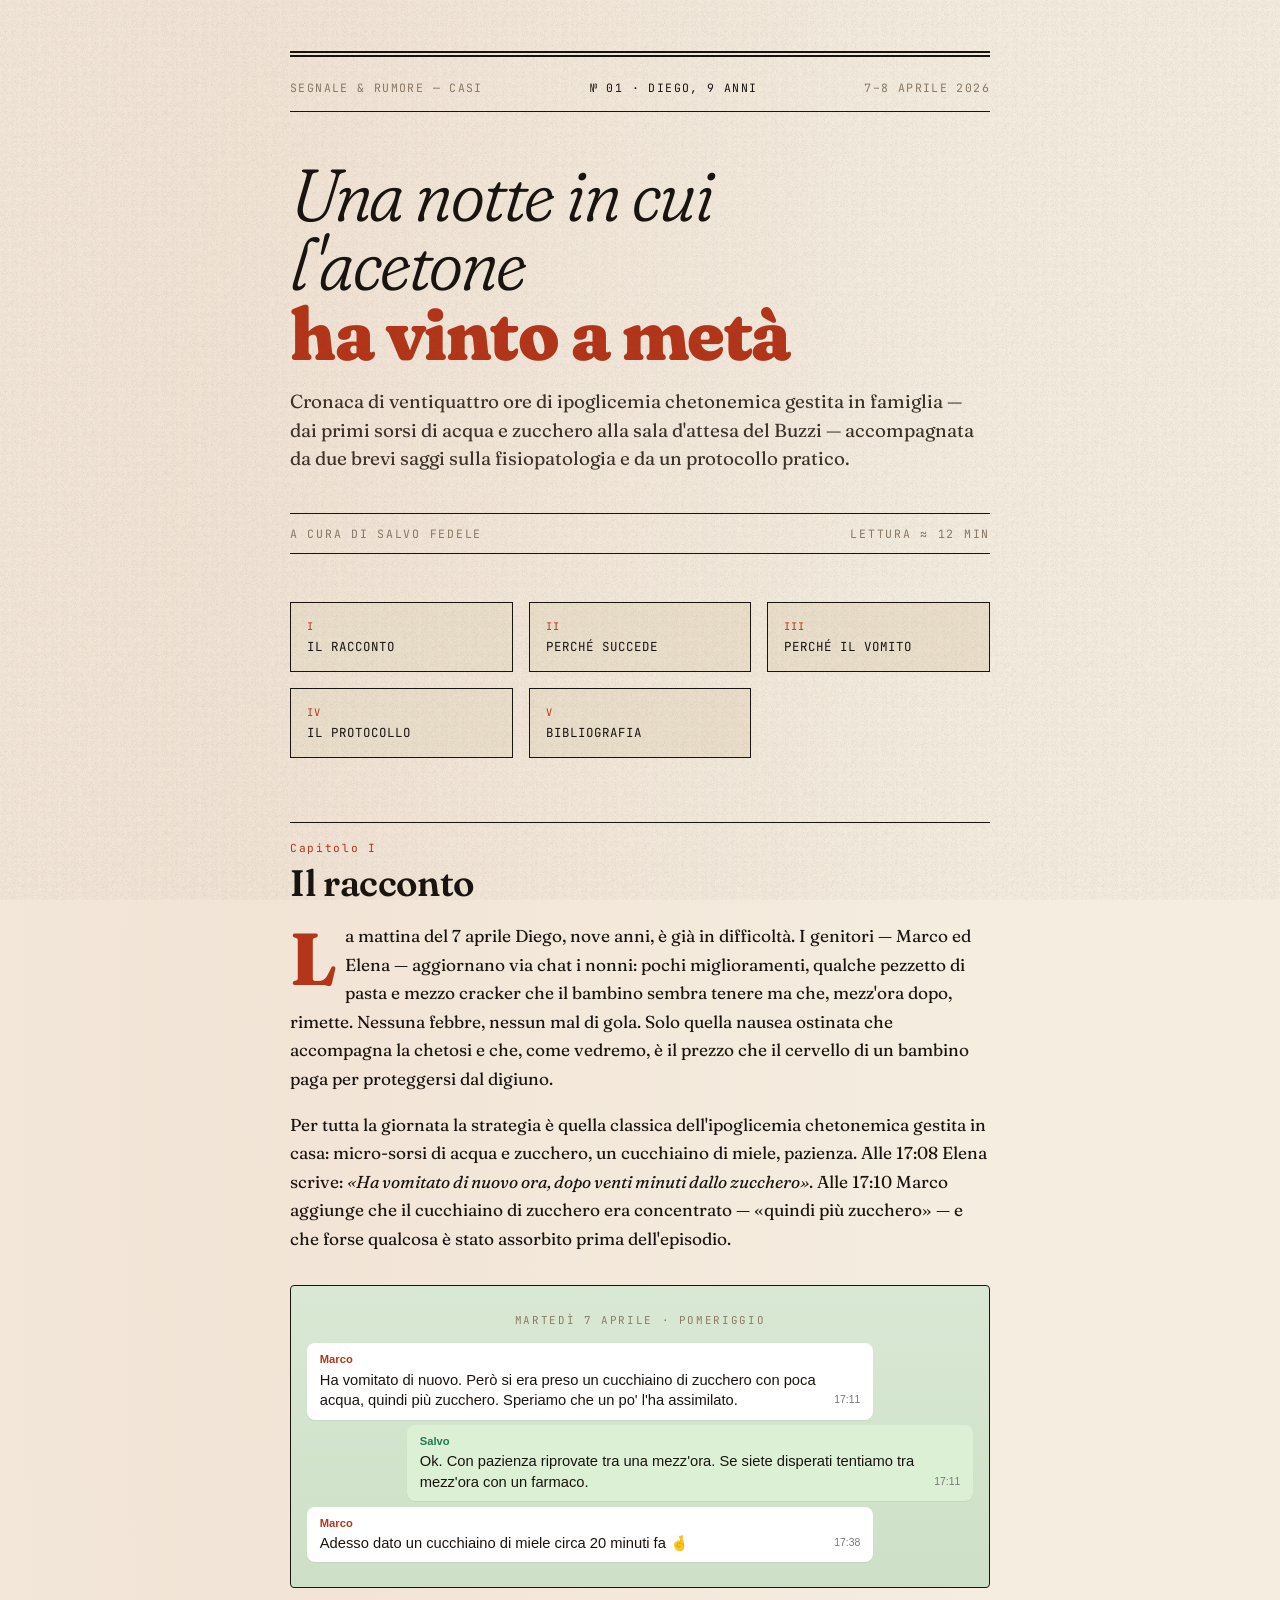
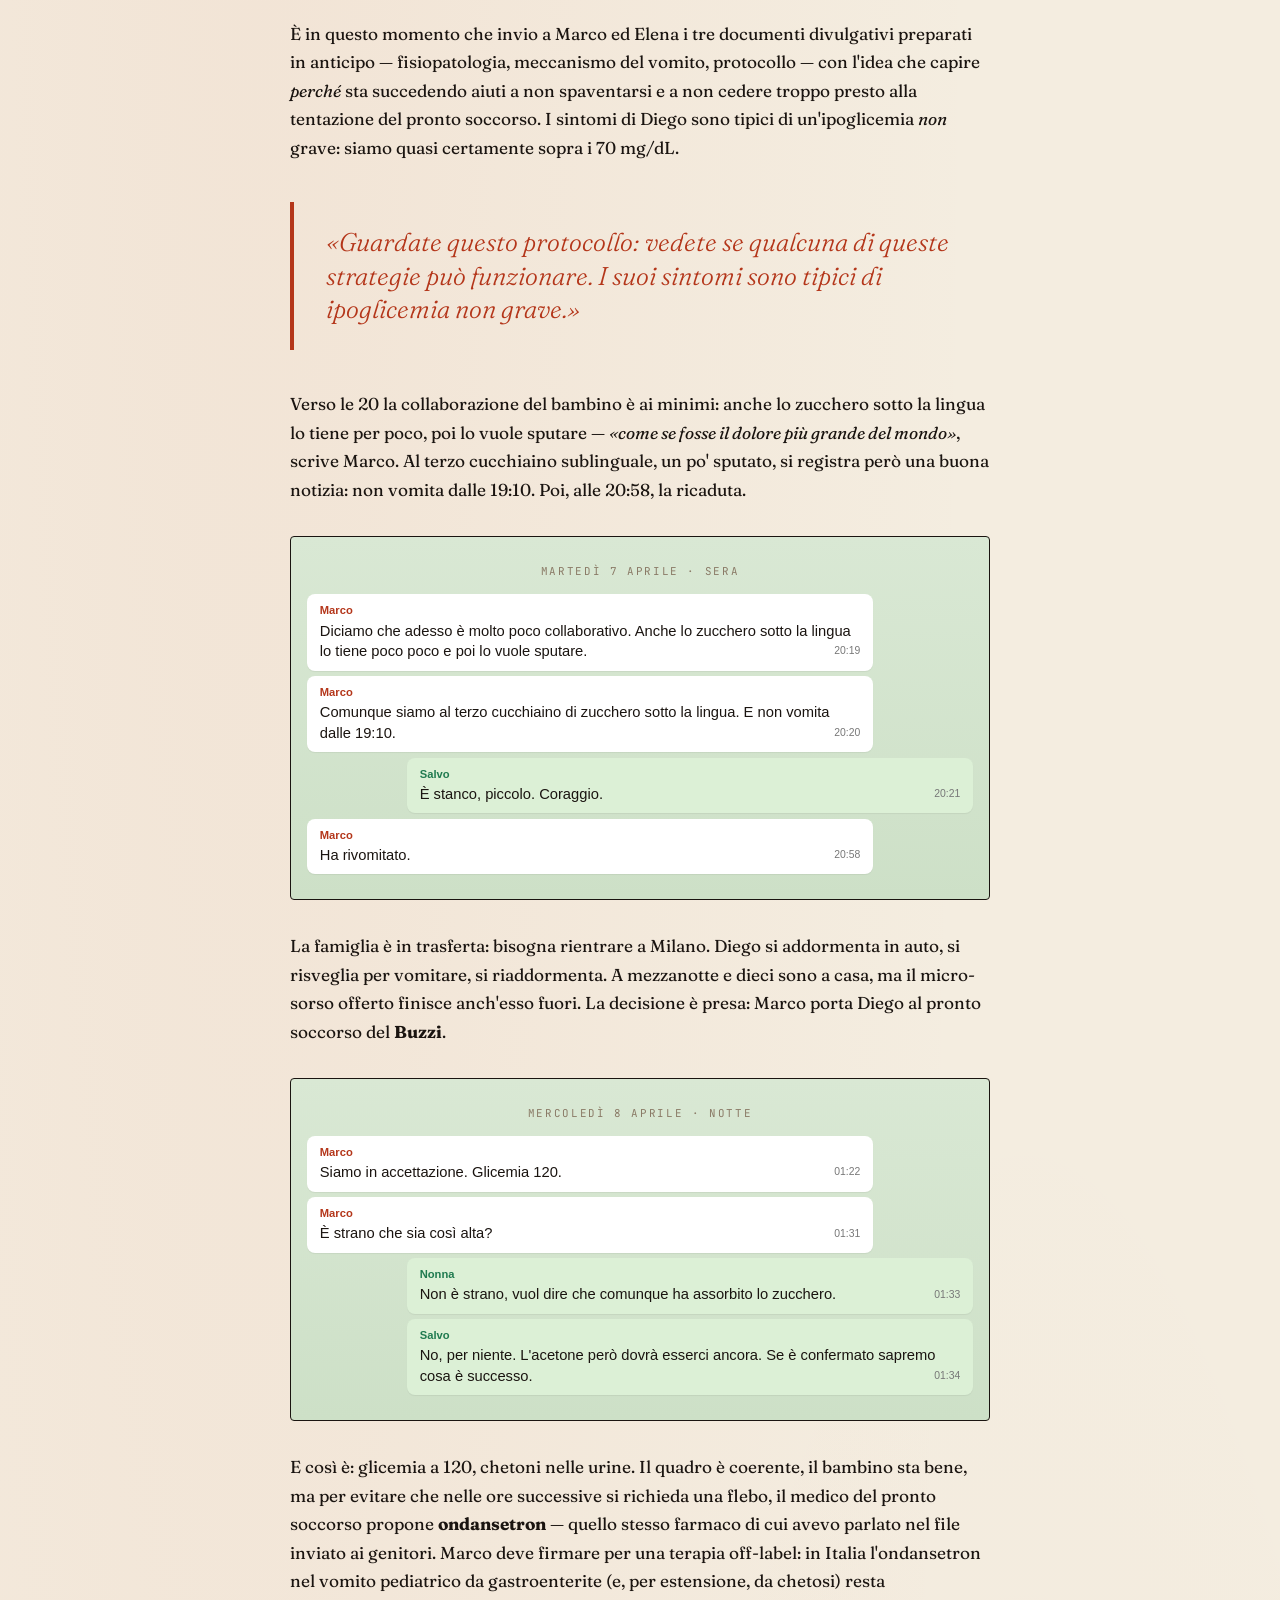
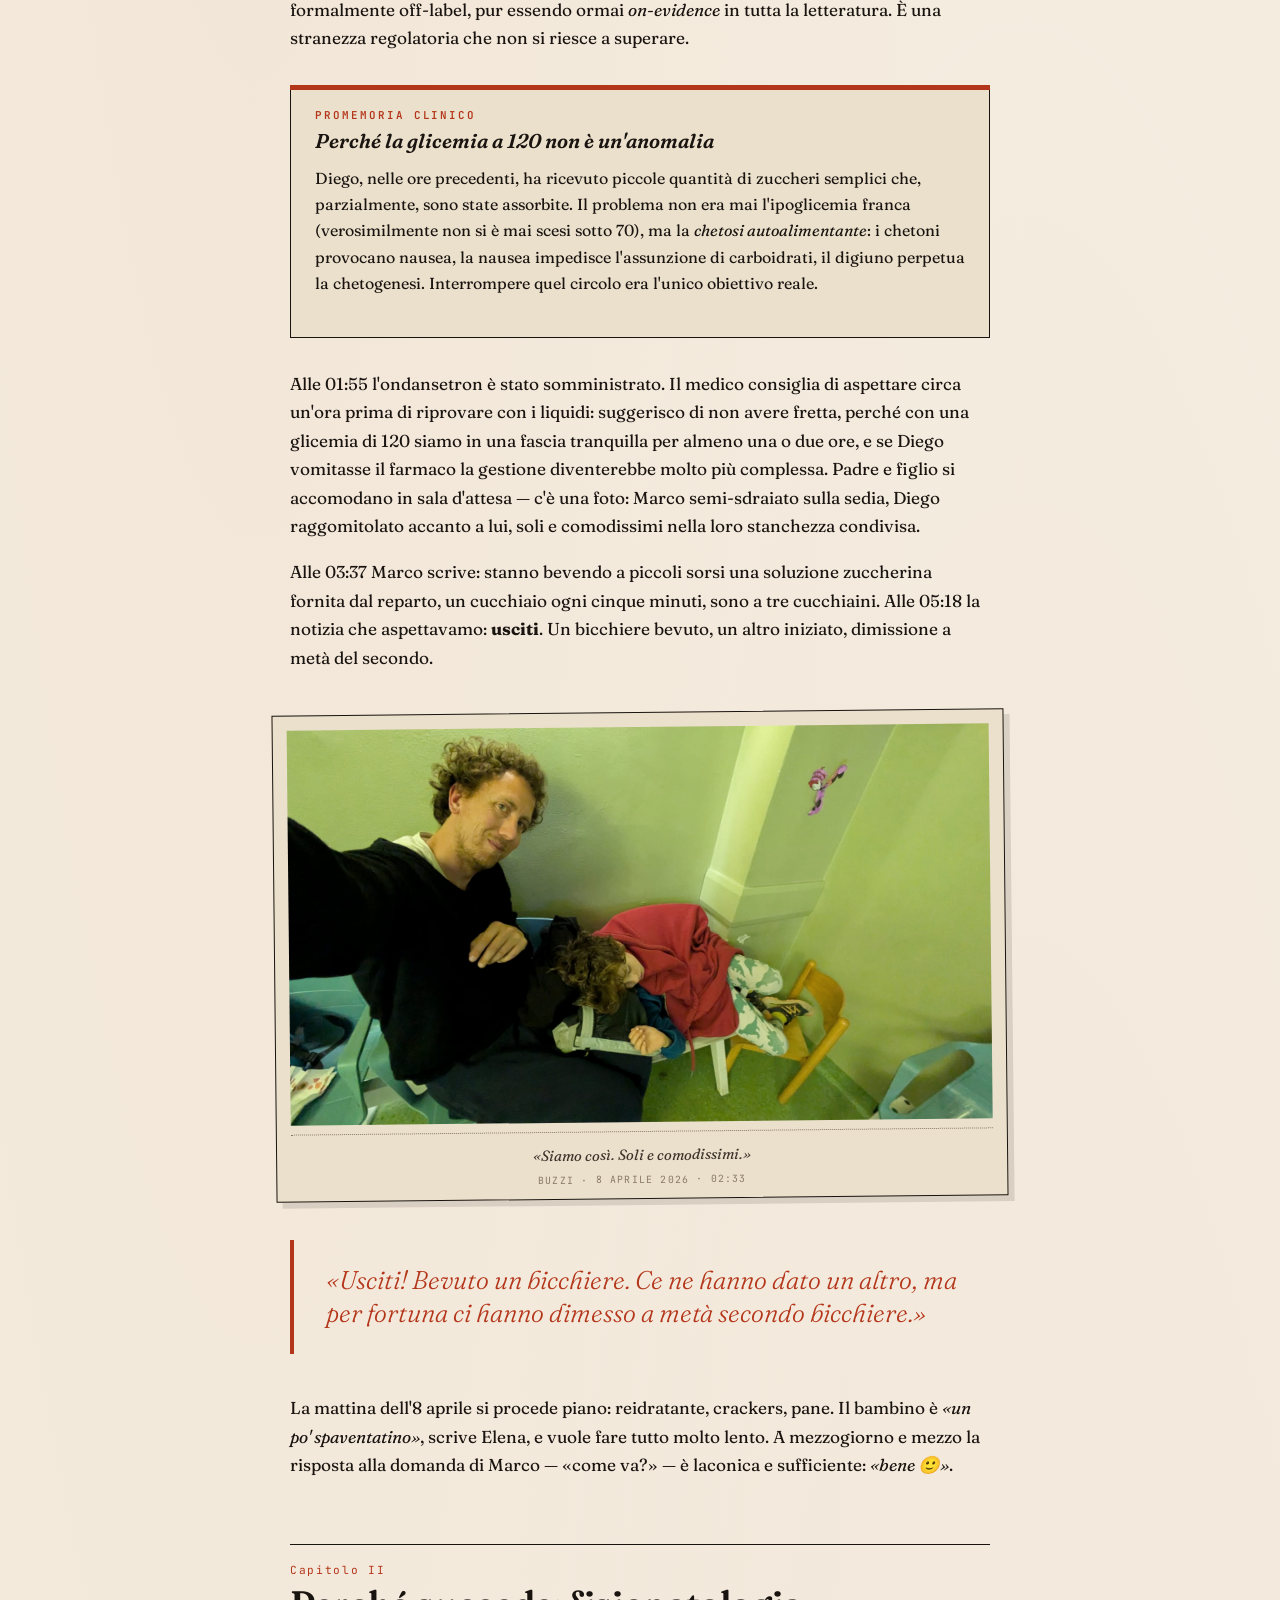
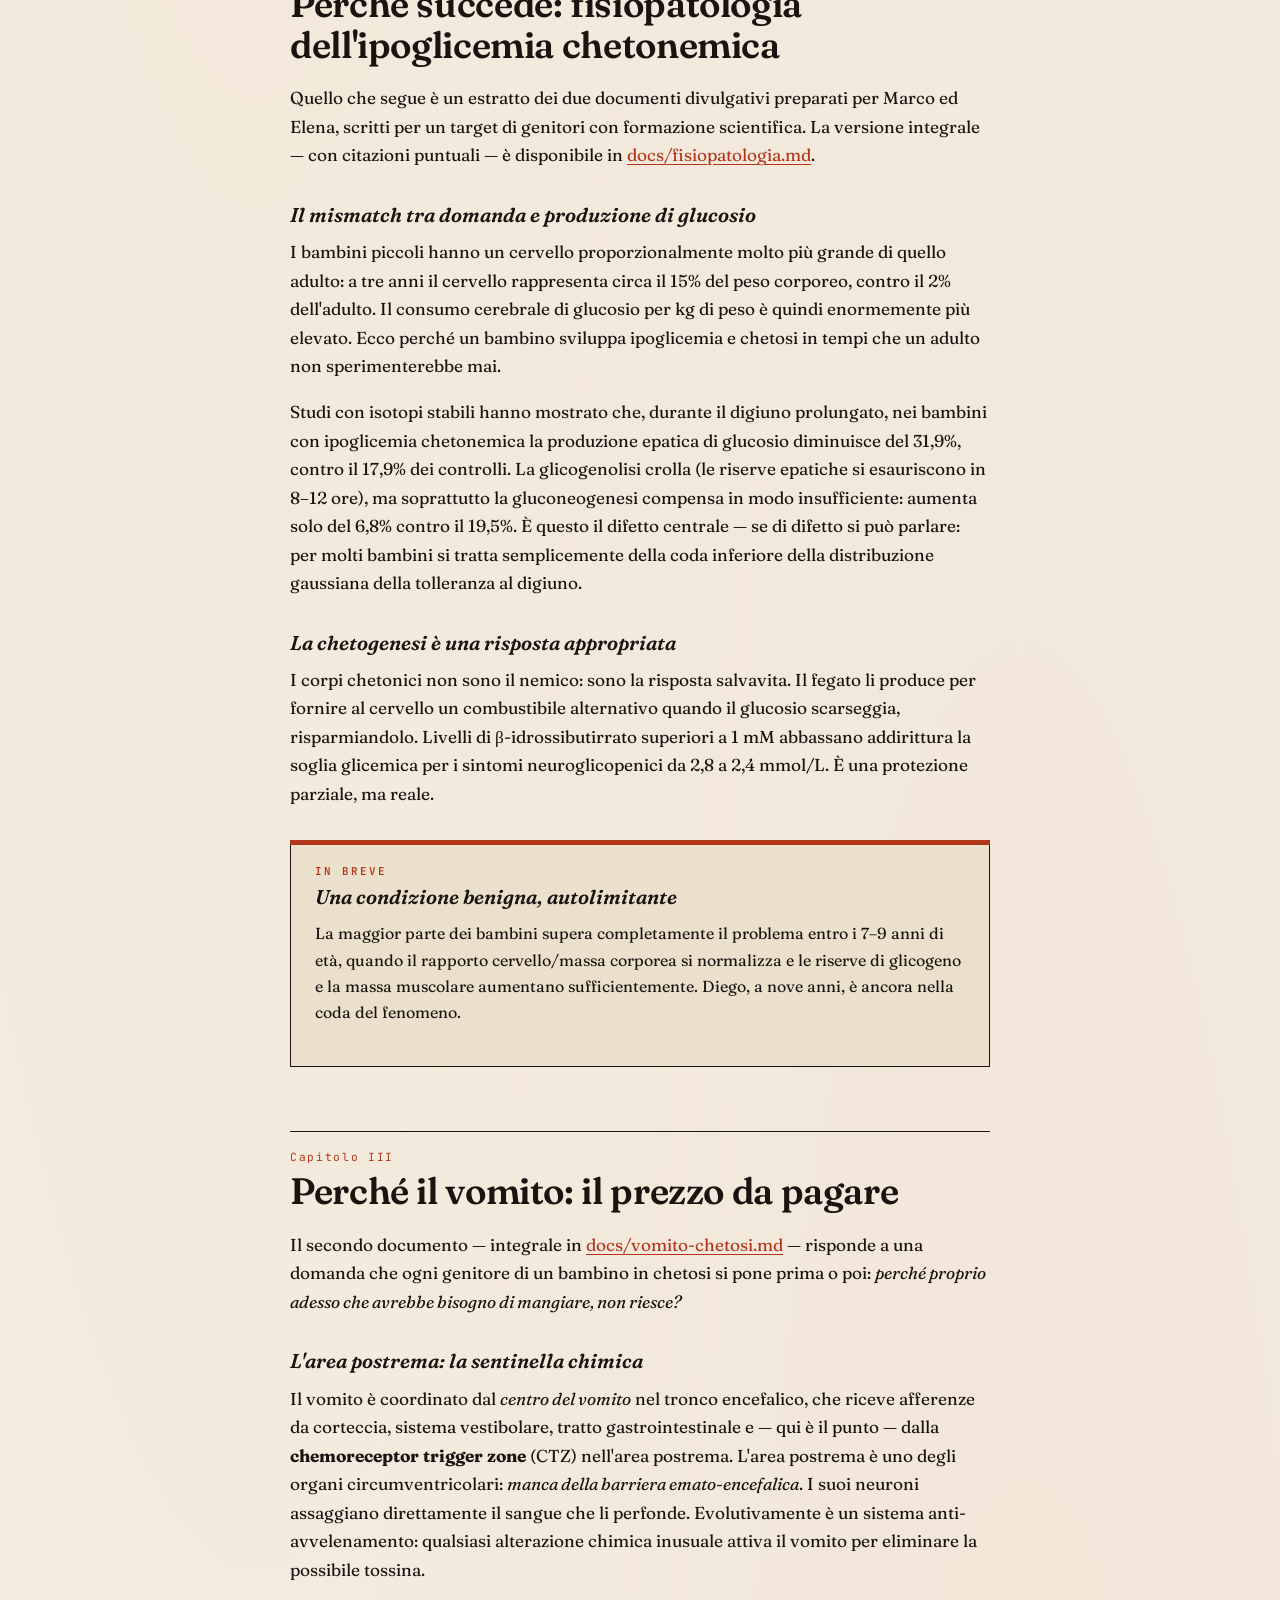
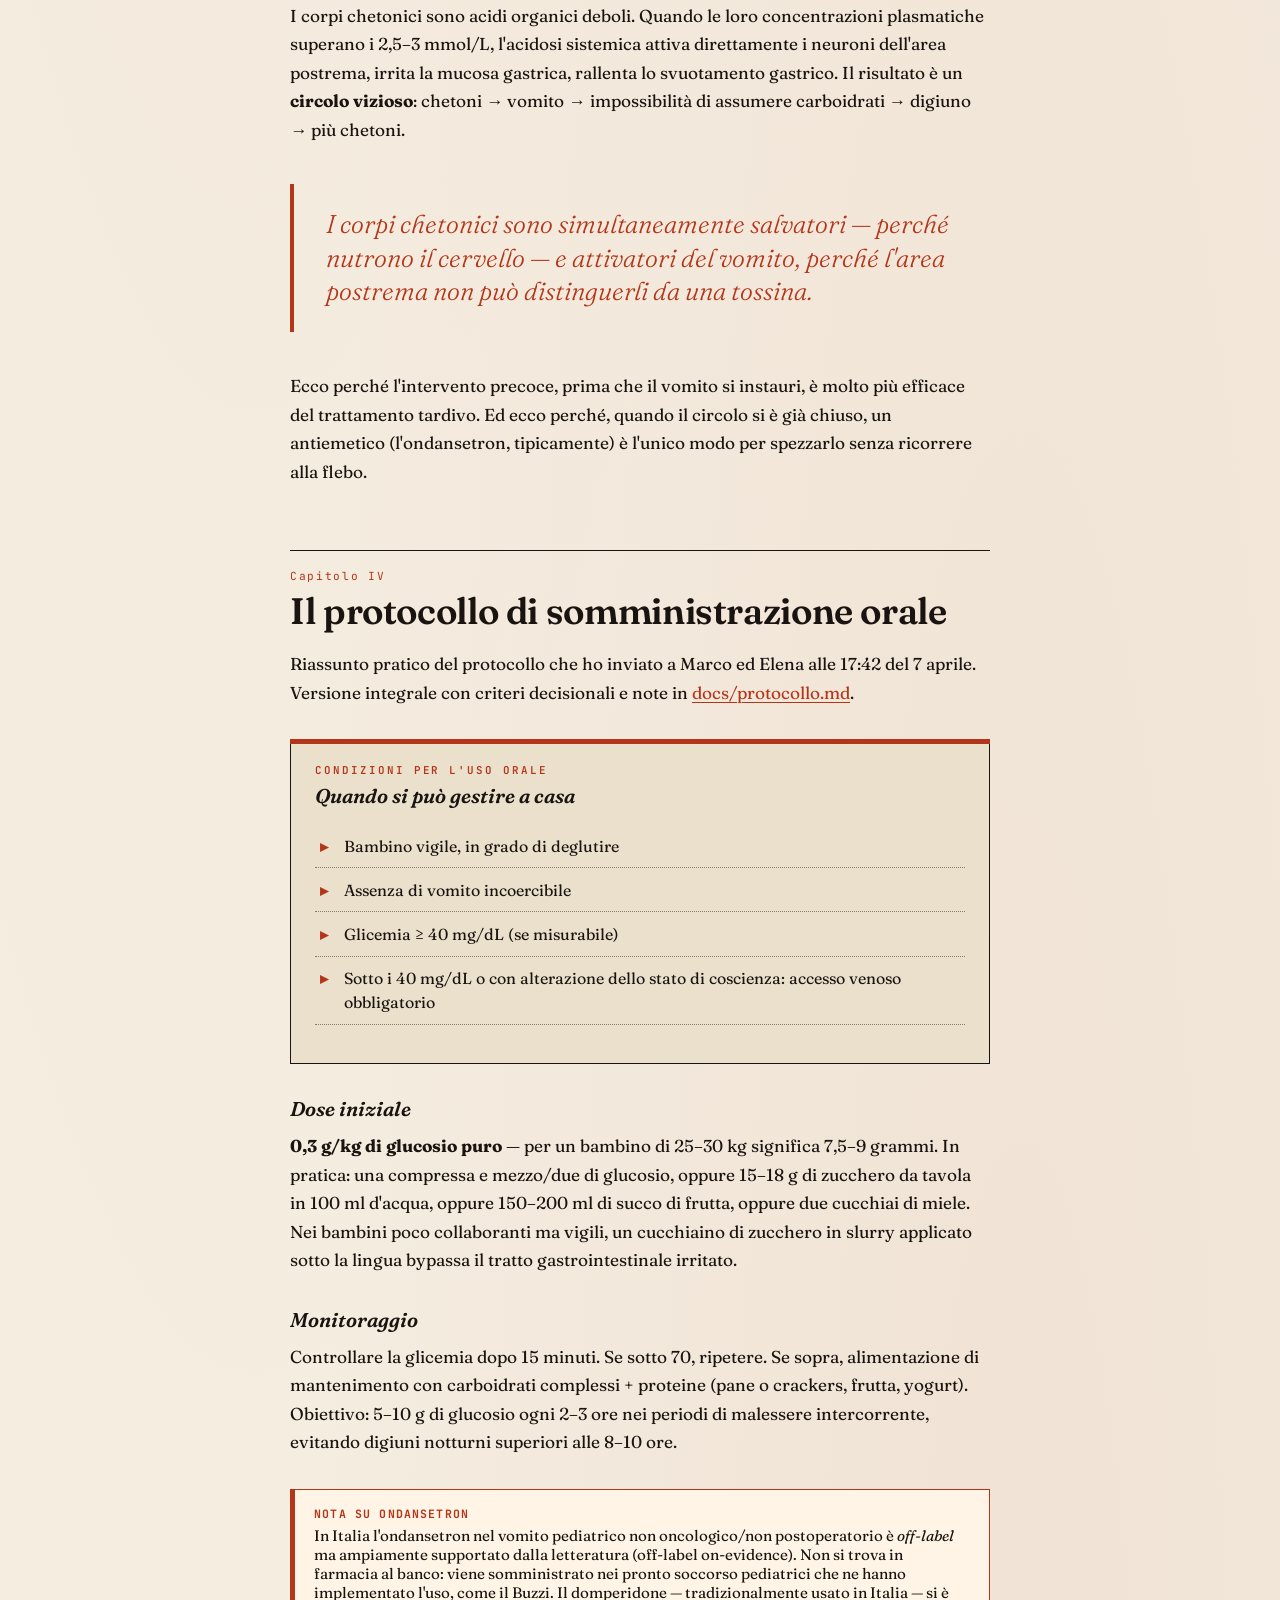
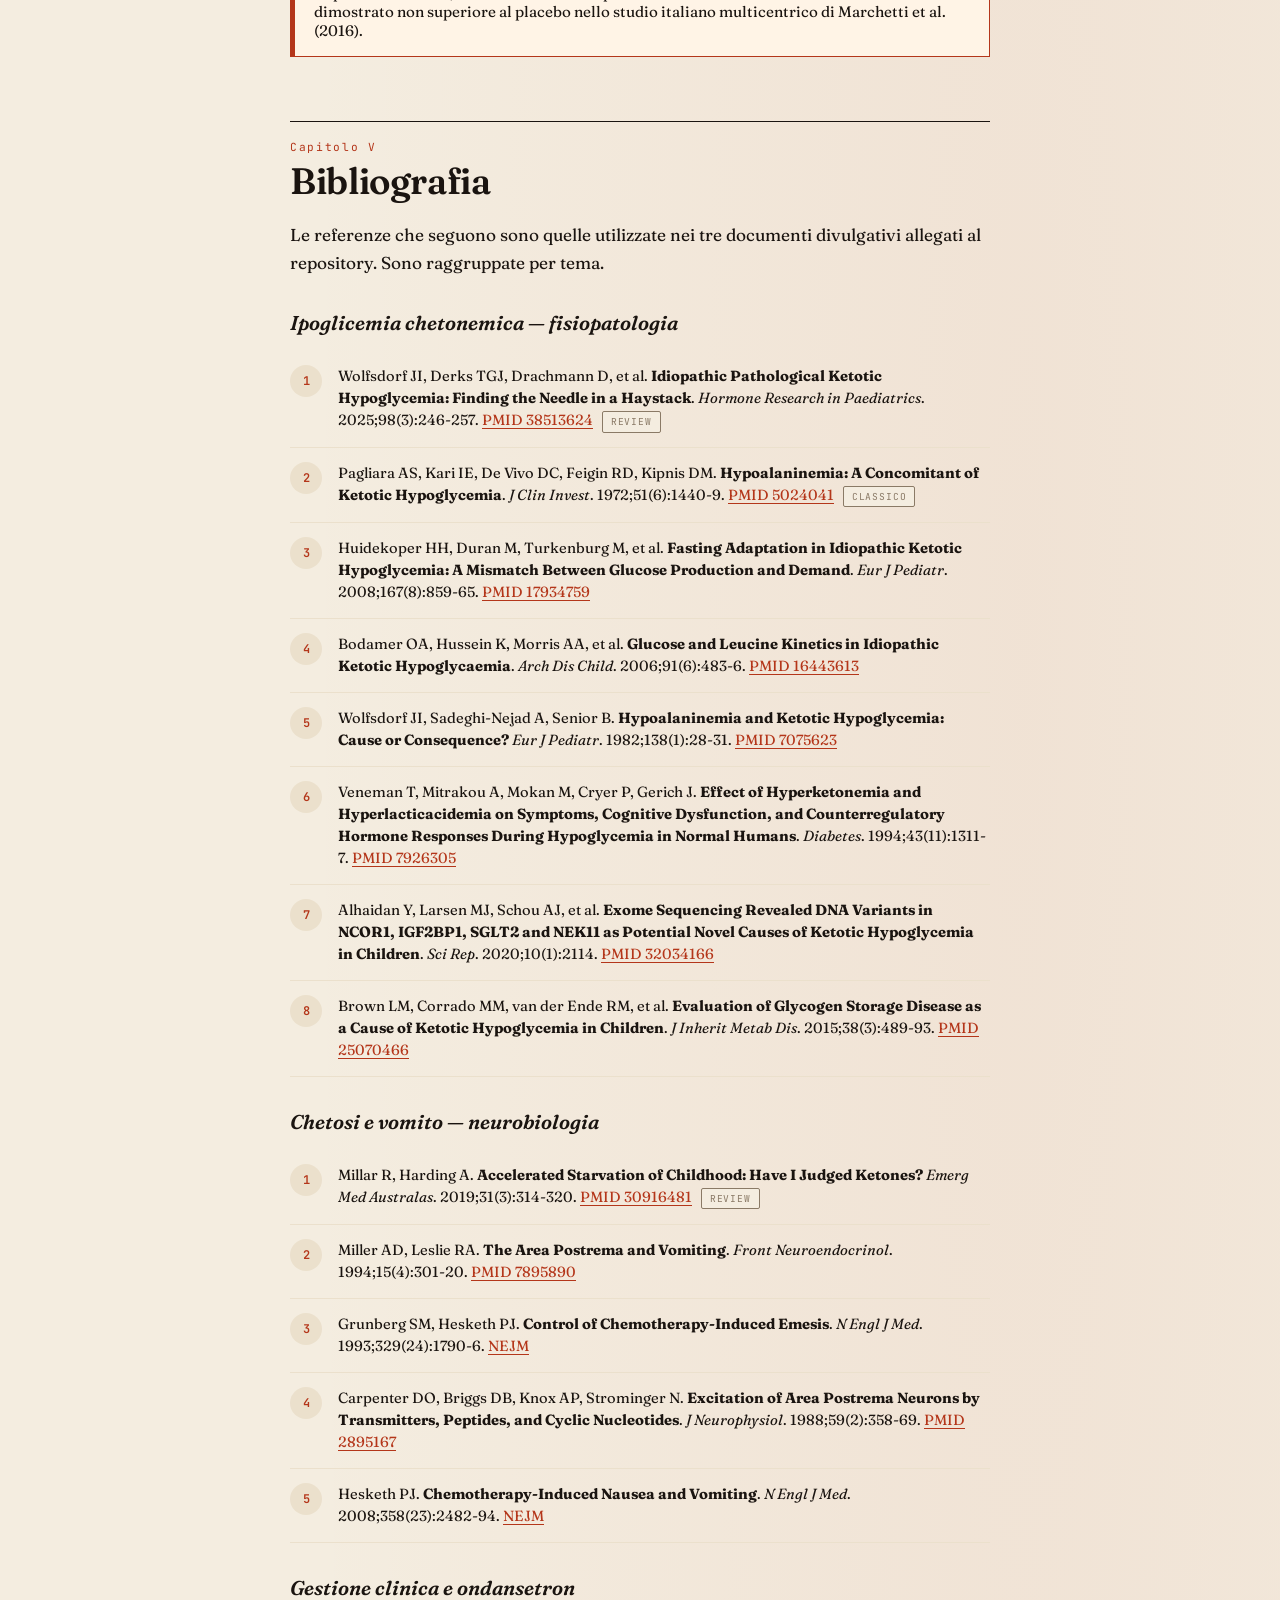
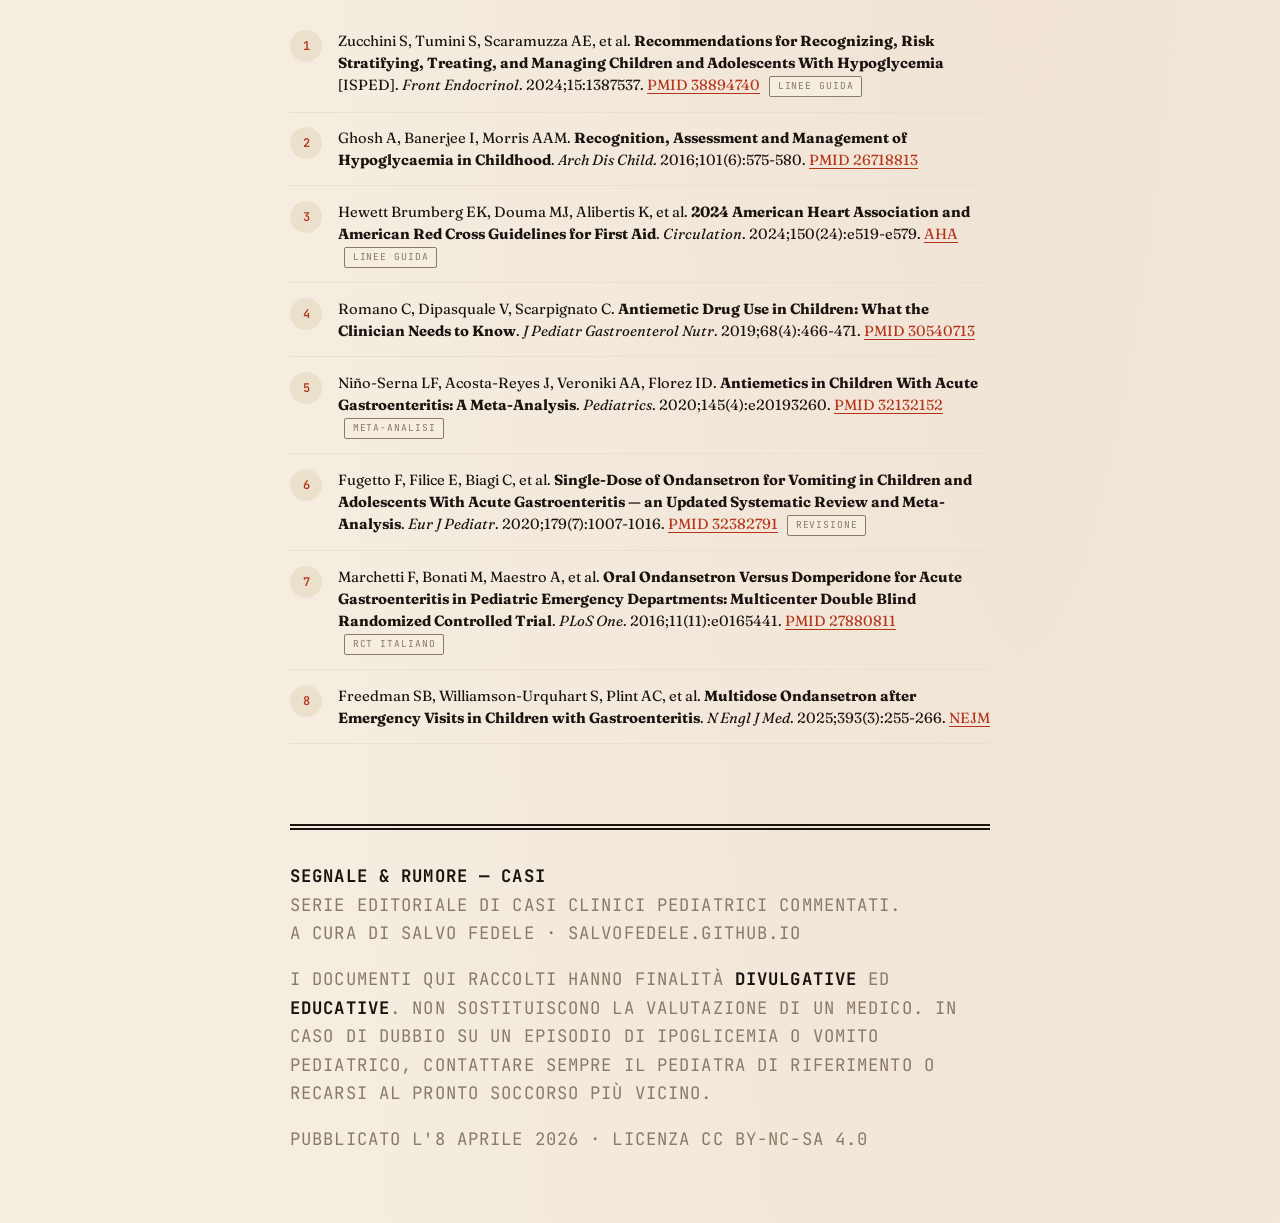
==== index.html @ 07456126 "first commit" ====
<!doctype html>
<html lang="it">
<head>
<meta charset="utf-8">
<meta name="viewport" content="width=device-width,initial-scale=1">
<title>Una notte di ipoglicemia chetonemica — Il racconto di Diego</title>
<meta name="description" content="Racconto cronologico di una gestione familiare di ipoglicemia chetonemica pediatrica, con documenti divulgativi e bibliografia.">
<link rel="preconnect" href="https://fonts.googleapis.com">
<link rel="preconnect" href="https://fonts.gstatic.com" crossorigin>
<link href="https://fonts.googleapis.com/css2?family=Fraunces:ital,opsz,wght@0,9..144,300;0,9..144,400;0,9..144,600;0,9..144,800;1,9..144,400&family=JetBrains+Mono:wght@400;600&display=swap" rel="stylesheet">
<style>
  :root{
    --ink:#1a1410;
    --ink-soft:#3d332b;
    --paper:#f4ede0;
    --paper-warm:#ebe0cc;
    --rule:#1a1410;
    --accent:#b4361a;
    --accent-soft:#d97757;
    --muted:#8a7a66;
    --chat-me:#dcf0d6;
    --chat-other:#ffffff;
  }
  *{box-sizing:border-box}
  html,body{margin:0;padding:0;background:var(--paper);color:var(--ink);font-family:"Fraunces",Georgia,serif;font-optical-sizing:auto;font-variation-settings:"SOFT" 30}
  body{
    background-image:
      radial-gradient(ellipse at 20% 10%, rgba(217,119,87,0.08), transparent 50%),
      radial-gradient(ellipse at 80% 80%, rgba(180,54,26,0.06), transparent 50%);
  }
  .grain::before{
    content:"";position:fixed;inset:0;pointer-events:none;z-index:100;opacity:0.35;mix-blend-mode:multiply;
    background-image:url("data:image/svg+xml;utf8,<svg xmlns='http://www.w3.org/2000/svg' width='180' height='180'><filter id='n'><feTurbulence baseFrequency='0.9' numOctaves='2'/><feColorMatrix values='0 0 0 0 0.1 0 0 0 0 0.08 0 0 0 0 0.05 0 0 0 0.35 0'/></filter><rect width='100%' height='100%' filter='url(%23n)'/></svg>");
  }
  .wrap{max-width:780px;margin:0 auto;padding:clamp(1.5rem,4vw,4rem) clamp(1.25rem,4vw,2.5rem)}

  /* masthead */
  header.mast{border-top:6px double var(--ink);border-bottom:1px solid var(--ink);padding:1.4rem 0 1rem;margin-bottom:3rem;display:flex;justify-content:space-between;align-items:baseline;gap:1rem;flex-wrap:wrap;font-family:"JetBrains Mono",monospace;font-size:0.72rem;text-transform:uppercase;letter-spacing:0.12em}
  header.mast .vol{color:var(--muted)}
  header.mast .date{color:var(--muted)}

  h1.title{
    font-family:"Fraunces",serif;
    font-variation-settings:"SOFT" 100,"WONK" 1;
    font-weight:300;
    font-size:clamp(2.4rem,6.5vw,4.6rem);
    line-height:0.95;
    letter-spacing:-0.02em;
    margin:0 0 1.2rem;
    font-style:italic;
  }
  h1.title em{font-style:normal;font-weight:800;color:var(--accent);display:block}
  .deck{font-size:1.18rem;line-height:1.5;color:var(--ink-soft);max-width:58ch;margin:0 0 2.5rem;font-weight:400}
  .byline{font-family:"JetBrains Mono",monospace;font-size:0.72rem;text-transform:uppercase;letter-spacing:0.15em;color:var(--muted);border-top:1px solid var(--ink);border-bottom:1px solid var(--ink);padding:0.75rem 0;margin-bottom:3rem;display:flex;justify-content:space-between;flex-wrap:wrap;gap:0.5rem}

  h2{font-family:"Fraunces",serif;font-weight:600;font-size:clamp(1.6rem,3.5vw,2.3rem);line-height:1.1;letter-spacing:-0.01em;margin:4rem 0 1.2rem;position:relative;padding-top:1.2rem;border-top:1px solid var(--ink)}
  h2 .num{font-family:"JetBrains Mono",monospace;font-size:0.7rem;color:var(--accent);display:block;letter-spacing:0.15em;margin-bottom:0.5rem;font-weight:400}
  h3{font-family:"Fraunces",serif;font-weight:600;font-size:1.25rem;margin:2rem 0 0.7rem;font-style:italic}

  p{font-size:1.08rem;line-height:1.65;margin:0 0 1.1rem;hyphens:auto}
  p.lead::first-letter{font-family:"Fraunces",serif;font-weight:800;font-size:4.6rem;float:left;line-height:0.85;padding:0.35rem 0.55rem 0 0;color:var(--accent);font-style:normal}
  a{color:var(--accent);text-decoration:underline;text-decoration-thickness:1px;text-underline-offset:3px}
  a:hover{background:var(--accent);color:var(--paper);text-decoration:none}

  /* pull quote */
  blockquote.pull{font-family:"Fraunces",serif;font-style:italic;font-weight:300;font-size:1.6rem;line-height:1.3;color:var(--accent);border:none;margin:2.5rem 0;padding:1.5rem 0 1.5rem 2rem;border-left:4px solid var(--accent);max-width:none}

  /* chat reconstruction */
  .chat{background:#cde0c7;border:1px solid var(--ink);padding:1.2rem 1rem;margin:2rem 0;border-radius:4px;background-image:linear-gradient(180deg,#d9e8d4,#cde0c7);}
  .chat .day{font-family:"JetBrains Mono",monospace;font-size:0.68rem;text-transform:uppercase;letter-spacing:0.15em;text-align:center;color:var(--muted);margin:0.5rem 0 1rem}
  .msg{max-width:85%;padding:0.55rem 0.8rem;border-radius:8px;margin:0.35rem 0;font-family:-apple-system,"Helvetica Neue",sans-serif;font-size:0.92rem;line-height:1.4;box-shadow:0 1px 1px rgba(0,0,0,0.06);position:relative}
  .msg .who{font-size:0.7rem;font-weight:600;color:#1f7a4f;display:block;margin-bottom:0.1rem}
  .msg .t{font-size:0.65rem;color:#777;float:right;margin-left:0.6rem;margin-top:0.2rem}
  .msg.me{background:var(--chat-me);margin-left:auto}
  .msg.them{background:var(--chat-other)}
  .msg.them .who{color:#b4361a}

  /* sidebar card */
  .card{border:1px solid var(--ink);background:var(--paper-warm);padding:1.4rem 1.5rem;margin:2rem 0;position:relative}
  .card::before{content:"";position:absolute;top:-1px;left:-1px;right:-1px;height:5px;background:var(--accent)}
  .card h3{margin-top:0.3rem}
  .card p{font-size:1rem}

  .kicker{font-family:"JetBrains Mono",monospace;font-size:0.68rem;text-transform:uppercase;letter-spacing:0.18em;color:var(--accent);font-weight:600;display:block;margin-bottom:0.4rem}

  ul.clean{list-style:none;padding:0;margin:1rem 0}
  ul.clean li{padding:0.6rem 0 0.6rem 1.8rem;border-bottom:1px dotted var(--muted);position:relative;font-size:1rem;line-height:1.5}
  ul.clean li::before{content:"▸";position:absolute;left:0.3rem;color:var(--accent);font-weight:700}

  /* bibliography */
  ol.biblio{padding-left:0;counter-reset:ref;list-style:none}
  ol.biblio li{counter-increment:ref;padding:0.9rem 0 0.9rem 3rem;border-bottom:1px solid var(--paper-warm);position:relative;font-size:0.92rem;line-height:1.5;font-family:"Fraunces",serif}
  ol.biblio li::before{content:counter(ref);position:absolute;left:0;top:0.9rem;font-family:"JetBrains Mono",monospace;font-size:0.75rem;color:var(--accent);font-weight:600;background:var(--paper-warm);width:2rem;height:2rem;display:grid;place-items:center;border-radius:50%}
  ol.biblio .tag{display:inline-block;font-family:"JetBrains Mono",monospace;font-size:0.6rem;text-transform:uppercase;letter-spacing:0.1em;color:var(--muted);background:var(--paper);padding:0.15rem 0.45rem;border:1px solid var(--muted);margin-left:0.4rem;border-radius:2px;vertical-align:middle}

  .nav{display:grid;grid-template-columns:repeat(auto-fit,minmax(180px,1fr));gap:1rem;margin:2.5rem 0}
  .nav a{display:block;padding:1rem;border:1px solid var(--ink);background:var(--paper-warm);text-decoration:none;color:var(--ink);font-family:"JetBrains Mono",monospace;font-size:0.78rem;text-transform:uppercase;letter-spacing:0.08em;transition:all 0.15s}
  .nav a:hover{background:var(--ink);color:var(--paper)}
  .nav a .n{display:block;color:var(--accent);font-size:0.65rem;margin-bottom:0.3rem}

  footer{margin-top:5rem;padding-top:2rem;border-top:6px double var(--ink);font-family:"JetBrains Mono",monospace;font-size:0.7rem;text-transform:uppercase;letter-spacing:0.1em;color:var(--muted);line-height:1.8}
  footer strong{color:var(--ink)}

  figure.photo{margin:2.5rem -1rem;padding:0;position:relative}
  figure.photo .frame{background:var(--paper-warm);padding:0.9rem 0.9rem 0.3rem;border:1px solid var(--ink);box-shadow:6px 6px 0 rgba(26,20,16,0.12);transform:rotate(-0.6deg);transition:transform 0.3s ease}
  figure.photo:hover .frame{transform:rotate(0deg)}
  figure.photo img{display:block;width:100%;height:auto;filter:contrast(1.02) saturate(0.95)}
  figure.photo figcaption{font-family:"Fraunces",serif;font-style:italic;font-size:0.92rem;line-height:1.45;color:var(--ink-soft);padding:0.8rem 0.3rem 0.4rem;text-align:center;border-top:1px dotted var(--muted);margin-top:0.6rem}
  figure.photo figcaption .meta{display:block;font-family:"JetBrains Mono",monospace;font-style:normal;font-size:0.62rem;text-transform:uppercase;letter-spacing:0.12em;color:var(--muted);margin-top:0.4rem}
  @media (max-width:640px){figure.photo{margin:2rem 0}}

  .warning{background:#fff4e6;border:1px solid var(--accent);border-left:5px solid var(--accent);padding:1rem 1.2rem;margin:2rem 0;font-size:0.95rem}
  .warning strong{color:var(--accent);text-transform:uppercase;font-family:"JetBrains Mono",monospace;font-size:0.72rem;letter-spacing:0.1em;display:block;margin-bottom:0.3rem}

  @media (max-width:520px){
    p.lead::first-letter{font-size:3.6rem}
    blockquote.pull{font-size:1.25rem;padding-left:1.2rem}
  }
</style>
</head>
<body class="grain">
<div class="wrap">

<header class="mast">
  <span class="vol">Segnale &amp; Rumore — Casi</span>
  <span>№ 01 · Diego, 9 anni</span>
  <span class="date">7–8 Aprile 2026</span>
</header>

<h1 class="title">Una notte in cui<br>l'acetone <em>ha vinto a metà</em></h1>
<p class="deck">Cronaca di ventiquattro ore di ipoglicemia chetonemica gestita in famiglia — dai primi sorsi di acqua e zucchero alla sala d'attesa del Buzzi — accompagnata da due brevi saggi sulla fisiopatologia e da un protocollo pratico.</p>

<div class="byline">
  <span>A cura di Salvo Fedele</span>
  <span>Lettura ≈ 12 min</span>
</div>

<nav class="nav">
  <a href="#racconto"><span class="n">I</span>Il racconto</a>
  <a href="#fisiopatologia"><span class="n">II</span>Perché succede</a>
  <a href="#vomito"><span class="n">III</span>Perché il vomito</a>
  <a href="#protocollo"><span class="n">IV</span>Il protocollo</a>
  <a href="#bibliografia"><span class="n">V</span>Bibliografia</a>
</nav>

<h2 id="racconto"><span class="num">Capitolo I</span>Il racconto</h2>

<p class="lead">La mattina del 7 aprile Diego, nove anni, è già in difficoltà. I genitori — Marco ed Elena — aggiornano via chat i nonni: pochi miglioramenti, qualche pezzetto di pasta e mezzo cracker che il bambino sembra tenere ma che, mezz'ora dopo, rimette. Nessuna febbre, nessun mal di gola. Solo quella nausea ostinata che accompagna la chetosi e che, come vedremo, è il prezzo che il cervello di un bambino paga per proteggersi dal digiuno.</p>

<p>Per tutta la giornata la strategia è quella classica dell'ipoglicemia chetonemica gestita in casa: micro-sorsi di acqua e zucchero, un cucchiaino di miele, pazienza. Alle 17:08 Elena scrive: <em>«Ha vomitato di nuovo ora, dopo venti minuti dallo zucchero»</em>. Alle 17:10 Marco aggiunge che il cucchiaino di zucchero era concentrato — «quindi più zucchero» — e che forse qualcosa è stato assorbito prima dell'episodio.</p>

<div class="chat">
  <div class="day">Martedì 7 aprile · pomeriggio</div>
  <div class="msg them"><span class="who">Marco</span>Ha vomitato di nuovo. Però si era preso un cucchiaino di zucchero con poca acqua, quindi più zucchero. Speriamo che un po' l'ha assimilato.<span class="t">17:11</span></div>
  <div class="msg me"><span class="who">Salvo</span>Ok. Con pazienza riprovate tra una mezz'ora. Se siete disperati tentiamo tra mezz'ora con un farmaco.<span class="t">17:11</span></div>
  <div class="msg them"><span class="who">Marco</span>Adesso dato un cucchiaino di miele circa 20 minuti fa 🤞<span class="t">17:38</span></div>
</div>

<p>È in questo momento che invio a Marco ed Elena i tre documenti divulgativi preparati in anticipo — fisiopatologia, meccanismo del vomito, protocollo — con l'idea che capire <em>perché</em> sta succedendo aiuti a non spaventarsi e a non cedere troppo presto alla tentazione del pronto soccorso. I sintomi di Diego sono tipici di un'ipoglicemia <em>non</em> grave: siamo quasi certamente sopra i 70&nbsp;mg/dL.</p>

<blockquote class="pull">«Guardate questo protocollo: vedete se qualcuna di queste strategie può funzionare. I suoi sintomi sono tipici di ipoglicemia non grave.»</blockquote>

<p>Verso le 20 la collaborazione del bambino è ai minimi: anche lo zucchero sotto la lingua lo tiene per poco, poi lo vuole sputare — <em>«come se fosse il dolore più grande del mondo»</em>, scrive Marco. Al terzo cucchiaino sublinguale, un po' sputato, si registra però una buona notizia: non vomita dalle 19:10. Poi, alle 20:58, la ricaduta.</p>

<div class="chat">
  <div class="day">Martedì 7 aprile · sera</div>
  <div class="msg them"><span class="who">Marco</span>Diciamo che adesso è molto poco collaborativo. Anche lo zucchero sotto la lingua lo tiene poco poco e poi lo vuole sputare.<span class="t">20:19</span></div>
  <div class="msg them"><span class="who">Marco</span>Comunque siamo al terzo cucchiaino di zucchero sotto la lingua. E non vomita dalle 19:10.<span class="t">20:20</span></div>
  <div class="msg me"><span class="who">Salvo</span>È stanco, piccolo. Coraggio.<span class="t">20:21</span></div>
  <div class="msg them"><span class="who">Marco</span>Ha rivomitato.<span class="t">20:58</span></div>
</div>

<p>La famiglia è in trasferta: bisogna rientrare a Milano. Diego si addormenta in auto, si risveglia per vomitare, si riaddormenta. A mezzanotte e dieci sono a casa, ma il micro-sorso offerto finisce anch'esso fuori. La decisione è presa: Marco porta Diego al pronto soccorso del <strong>Buzzi</strong>.</p>

<div class="chat">
  <div class="day">Mercoledì 8 aprile · notte</div>
  <div class="msg them"><span class="who">Marco</span>Siamo in accettazione. Glicemia 120.<span class="t">01:22</span></div>
  <div class="msg them"><span class="who">Marco</span>È strano che sia così alta?<span class="t">01:31</span></div>
  <div class="msg me"><span class="who">Nonna</span>Non è strano, vuol dire che comunque ha assorbito lo zucchero.<span class="t">01:33</span></div>
  <div class="msg me"><span class="who">Salvo</span>No, per niente. L'acetone però dovrà esserci ancora. Se è confermato sapremo cosa è successo.<span class="t">01:34</span></div>
</div>

<p>E così è: glicemia a 120, chetoni nelle urine. Il quadro è coerente, il bambino sta bene, ma per evitare che nelle ore successive si richieda una flebo, il medico del pronto soccorso propone <strong>ondansetron</strong> — quello stesso farmaco di cui avevo parlato nel file inviato ai genitori. Marco deve firmare per una terapia off-label: in Italia l'ondansetron nel vomito pediatrico da gastroenterite (e, per estensione, da chetosi) resta formalmente off-label, pur essendo ormai <em>on-evidence</em> in tutta la letteratura. È una stranezza regolatoria che non si riesce a superare.</p>

<div class="card">
  <span class="kicker">Promemoria clinico</span>
  <h3>Perché la glicemia a 120 non è un'anomalia</h3>
  <p>Diego, nelle ore precedenti, ha ricevuto piccole quantità di zuccheri semplici che, parzialmente, sono state assorbite. Il problema non era mai l'ipoglicemia franca (verosimilmente non si è mai scesi sotto 70), ma la <em>chetosi autoalimentante</em>: i chetoni provocano nausea, la nausea impedisce l'assunzione di carboidrati, il digiuno perpetua la chetogenesi. Interrompere quel circolo era l'unico obiettivo reale.</p>
</div>

<p>Alle 01:55 l'ondansetron è stato somministrato. Il medico consiglia di aspettare circa un'ora prima di riprovare con i liquidi: suggerisco di non avere fretta, perché con una glicemia di 120 siamo in una fascia tranquilla per almeno una o due ore, e se Diego vomitasse il farmaco la gestione diventerebbe molto più complessa. Padre e figlio si accomodano in sala d'attesa — c'è una foto: Marco semi-sdraiato sulla sedia, Diego raggomitolato accanto a lui, soli e comodissimi nella loro stanchezza condivisa.</p>

<p>Alle 03:37 Marco scrive: stanno bevendo a piccoli sorsi una soluzione zuccherina fornita dal reparto, un cucchiaio ogni cinque minuti, sono a tre cucchiaini. Alle 05:18 la notizia che aspettavamo: <strong>usciti</strong>. Un bicchiere bevuto, un altro iniziato, dimissione a metà del secondo.</p>

<figure class="photo">
  <div class="frame">
    <img src="assets/ps-buzzi-diego-marco.jpeg" alt="Marco e Diego nella sala d'attesa del pronto soccorso del Buzzi, nel cuore della notte: Marco seduto con il telefono sollevato per scattare il selfie, Diego raggomitolato accanto a lui sulla sedia, addormentato sotto una felpa rossa.">
    <figcaption>
      «Siamo così. Soli e comodissimi.»
      <span class="meta">Buzzi · 8 aprile 2026 · 02:33</span>
    </figcaption>
  </div>
</figure>

<blockquote class="pull">«Usciti! Bevuto un bicchiere. Ce ne hanno dato un altro, ma per fortuna ci hanno dimesso a metà secondo bicchiere.»</blockquote>

<p>La mattina dell'8 aprile si procede piano: reidratante, crackers, pane. Il bambino è <em>«un po' spaventatino»</em>, scrive Elena, e vuole fare tutto molto lento. A mezzogiorno e mezzo la risposta alla domanda di Marco — «come va?» — è laconica e sufficiente: <em>«bene 🙂»</em>.</p>

<h2 id="fisiopatologia"><span class="num">Capitolo II</span>Perché succede: fisiopatologia dell'ipoglicemia chetonemica</h2>

<p>Quello che segue è un estratto dei due documenti divulgativi preparati per Marco ed Elena, scritti per un target di genitori con formazione scientifica. La versione integrale — con citazioni puntuali — è disponibile in <a href="docs/fisiopatologia.md">docs/fisiopatologia.md</a>.</p>

<h3>Il mismatch tra domanda e produzione di glucosio</h3>
<p>I bambini piccoli hanno un cervello proporzionalmente molto più grande di quello adulto: a tre anni il cervello rappresenta circa il 15% del peso corporeo, contro il 2% dell'adulto. Il consumo cerebrale di glucosio per kg di peso è quindi enormemente più elevato. Ecco perché un bambino sviluppa ipoglicemia e chetosi in tempi che un adulto non sperimenterebbe mai.</p>

<p>Studi con isotopi stabili hanno mostrato che, durante il digiuno prolungato, nei bambini con ipoglicemia chetonemica la produzione epatica di glucosio diminuisce del 31,9%, contro il 17,9% dei controlli. La glicogenolisi crolla (le riserve epatiche si esauriscono in 8–12 ore), ma soprattutto la gluconeogenesi compensa in modo insufficiente: aumenta solo del 6,8% contro il 19,5%. È questo il difetto centrale — se di difetto si può parlare: per molti bambini si tratta semplicemente della coda inferiore della distribuzione gaussiana della tolleranza al digiuno.</p>

<h3>La chetogenesi è una risposta <em>appropriata</em></h3>
<p>I corpi chetonici non sono il nemico: sono la risposta salvavita. Il fegato li produce per fornire al cervello un combustibile alternativo quando il glucosio scarseggia, risparmiandolo. Livelli di β-idrossibutirrato superiori a 1&nbsp;mM abbassano addirittura la soglia glicemica per i sintomi neuroglicopenici da 2,8 a 2,4&nbsp;mmol/L. È una protezione parziale, ma reale.</p>

<div class="card">
  <span class="kicker">In breve</span>
  <h3>Una condizione benigna, autolimitante</h3>
  <p>La maggior parte dei bambini supera completamente il problema entro i 7–9 anni di età, quando il rapporto cervello/massa corporea si normalizza e le riserve di glicogeno e la massa muscolare aumentano sufficientemente. Diego, a nove anni, è ancora nella coda del fenomeno.</p>
</div>

<h2 id="vomito"><span class="num">Capitolo III</span>Perché il vomito: il prezzo da pagare</h2>

<p>Il secondo documento — integrale in <a href="docs/vomito-chetosi.md">docs/vomito-chetosi.md</a> — risponde a una domanda che ogni genitore di un bambino in chetosi si pone prima o poi: <em>perché proprio adesso che avrebbe bisogno di mangiare, non riesce?</em></p>

<h3>L'area postrema: la sentinella chimica</h3>
<p>Il vomito è coordinato dal <em>centro del vomito</em> nel tronco encefalico, che riceve afferenze da corteccia, sistema vestibolare, tratto gastrointestinale e — qui è il punto — dalla <strong>chemoreceptor trigger zone</strong> (CTZ) nell'area postrema. L'area postrema è uno degli organi circumventricolari: <em>manca della barriera emato-encefalica</em>. I suoi neuroni assaggiano direttamente il sangue che li perfonde. Evolutivamente è un sistema anti-avvelenamento: qualsiasi alterazione chimica inusuale attiva il vomito per eliminare la possibile tossina.</p>

<p>I corpi chetonici sono acidi organici deboli. Quando le loro concentrazioni plasmatiche superano i 2,5–3&nbsp;mmol/L, l'acidosi sistemica attiva direttamente i neuroni dell'area postrema, irrita la mucosa gastrica, rallenta lo svuotamento gastrico. Il risultato è un <strong>circolo vizioso</strong>: chetoni → vomito → impossibilità di assumere carboidrati → digiuno → più chetoni.</p>

<blockquote class="pull">I corpi chetonici sono simultaneamente <em>salvatori</em> — perché nutrono il cervello — e <em>attivatori del vomito</em>, perché l'area postrema non può distinguerli da una tossina.</blockquote>

<p>Ecco perché l'intervento precoce, prima che il vomito si instauri, è molto più efficace del trattamento tardivo. Ed ecco perché, quando il circolo si è già chiuso, un antiemetico (l'ondansetron, tipicamente) è l'unico modo per spezzarlo senza ricorrere alla flebo.</p>

<h2 id="protocollo"><span class="num">Capitolo IV</span>Il protocollo di somministrazione orale</h2>

<p>Riassunto pratico del protocollo che ho inviato a Marco ed Elena alle 17:42 del 7 aprile. Versione integrale con criteri decisionali e note in <a href="docs/protocollo.md">docs/protocollo.md</a>.</p>

<div class="card">
  <span class="kicker">Condizioni per l'uso orale</span>
  <h3>Quando si può gestire a casa</h3>
  <ul class="clean">
    <li>Bambino vigile, in grado di deglutire</li>
    <li>Assenza di vomito incoercibile</li>
    <li>Glicemia ≥ 40 mg/dL (se misurabile)</li>
    <li>Sotto i 40 mg/dL o con alterazione dello stato di coscienza: accesso venoso obbligatorio</li>
  </ul>
</div>

<h3>Dose iniziale</h3>
<p><strong>0,3&nbsp;g/kg di glucosio puro</strong> — per un bambino di 25–30&nbsp;kg significa 7,5–9&nbsp;grammi. In pratica: una compressa e mezzo/due di glucosio, oppure 15–18&nbsp;g di zucchero da tavola in 100&nbsp;ml d'acqua, oppure 150–200&nbsp;ml di succo di frutta, oppure due cucchiai di miele. Nei bambini poco collaboranti ma vigili, un cucchiaino di zucchero in slurry applicato sotto la lingua bypassa il tratto gastrointestinale irritato.</p>

<h3>Monitoraggio</h3>
<p>Controllare la glicemia dopo 15 minuti. Se sotto 70, ripetere. Se sopra, alimentazione di mantenimento con carboidrati complessi + proteine (pane o crackers, frutta, yogurt). Obiettivo: 5–10&nbsp;g di glucosio ogni 2–3 ore nei periodi di malessere intercorrente, evitando digiuni notturni superiori alle 8–10 ore.</p>

<div class="warning">
  <strong>Nota su ondansetron</strong>
  In Italia l'ondansetron nel vomito pediatrico non oncologico/non postoperatorio è <em>off-label</em> ma ampiamente supportato dalla letteratura (off-label on-evidence). Non si trova in farmacia al banco: viene somministrato nei pronto soccorso pediatrici che ne hanno implementato l'uso, come il Buzzi. Il domperidone — tradizionalmente usato in Italia — si è dimostrato non superiore al placebo nello studio italiano multicentrico di Marchetti et al. (2016).
</div>

<h2 id="bibliografia"><span class="num">Capitolo V</span>Bibliografia</h2>

<p>Le referenze che seguono sono quelle utilizzate nei tre documenti divulgativi allegati al repository. Sono raggruppate per tema.</p>

<h3>Ipoglicemia chetonemica — fisiopatologia</h3>
<ol class="biblio">
  <li>Wolfsdorf JI, Derks TGJ, Drachmann D, et al. <strong>Idiopathic Pathological Ketotic Hypoglycemia: Finding the Needle in a Haystack</strong>. <em>Hormone Research in Paediatrics</em>. 2025;98(3):246-257. <a href="https://pubmed.ncbi.nlm.nih.gov/38513624">PMID 38513624</a> <span class="tag">Review</span></li>
  <li>Pagliara AS, Kari IE, De Vivo DC, Feigin RD, Kipnis DM. <strong>Hypoalaninemia: A Concomitant of Ketotic Hypoglycemia</strong>. <em>J Clin Invest</em>. 1972;51(6):1440-9. <a href="https://pubmed.ncbi.nlm.nih.gov/5024041">PMID 5024041</a> <span class="tag">Classico</span></li>
  <li>Huidekoper HH, Duran M, Turkenburg M, et al. <strong>Fasting Adaptation in Idiopathic Ketotic Hypoglycemia: A Mismatch Between Glucose Production and Demand</strong>. <em>Eur J Pediatr</em>. 2008;167(8):859-65. <a href="https://pubmed.ncbi.nlm.nih.gov/17934759">PMID 17934759</a></li>
  <li>Bodamer OA, Hussein K, Morris AA, et al. <strong>Glucose and Leucine Kinetics in Idiopathic Ketotic Hypoglycaemia</strong>. <em>Arch Dis Child</em>. 2006;91(6):483-6. <a href="https://pubmed.ncbi.nlm.nih.gov/16443613">PMID 16443613</a></li>
  <li>Wolfsdorf JI, Sadeghi-Nejad A, Senior B. <strong>Hypoalaninemia and Ketotic Hypoglycemia: Cause or Consequence?</strong> <em>Eur J Pediatr</em>. 1982;138(1):28-31. <a href="https://pubmed.ncbi.nlm.nih.gov/7075623">PMID 7075623</a></li>
  <li>Veneman T, Mitrakou A, Mokan M, Cryer P, Gerich J. <strong>Effect of Hyperketonemia and Hyperlacticacidemia on Symptoms, Cognitive Dysfunction, and Counterregulatory Hormone Responses During Hypoglycemia in Normal Humans</strong>. <em>Diabetes</em>. 1994;43(11):1311-7. <a href="https://pubmed.ncbi.nlm.nih.gov/7926305">PMID 7926305</a></li>
  <li>Alhaidan Y, Larsen MJ, Schou AJ, et al. <strong>Exome Sequencing Revealed DNA Variants in NCOR1, IGF2BP1, SGLT2 and NEK11 as Potential Novel Causes of Ketotic Hypoglycemia in Children</strong>. <em>Sci Rep</em>. 2020;10(1):2114. <a href="https://pubmed.ncbi.nlm.nih.gov/32034166">PMID 32034166</a></li>
  <li>Brown LM, Corrado MM, van der Ende RM, et al. <strong>Evaluation of Glycogen Storage Disease as a Cause of Ketotic Hypoglycemia in Children</strong>. <em>J Inherit Metab Dis</em>. 2015;38(3):489-93. <a href="https://pubmed.ncbi.nlm.nih.gov/25070466">PMID 25070466</a></li>
</ol>

<h3>Chetosi e vomito — neurobiologia</h3>
<ol class="biblio" start="9">
  <li>Millar R, Harding A. <strong>Accelerated Starvation of Childhood: Have I Judged Ketones?</strong> <em>Emerg Med Australas</em>. 2019;31(3):314-320. <a href="https://pubmed.ncbi.nlm.nih.gov/30916481">PMID 30916481</a> <span class="tag">Review</span></li>
  <li>Miller AD, Leslie RA. <strong>The Area Postrema and Vomiting</strong>. <em>Front Neuroendocrinol</em>. 1994;15(4):301-20. <a href="https://pubmed.ncbi.nlm.nih.gov/7895890">PMID 7895890</a></li>
  <li>Grunberg SM, Hesketh PJ. <strong>Control of Chemotherapy-Induced Emesis</strong>. <em>N Engl J Med</em>. 1993;329(24):1790-6. <a href="https://www.nejm.org/doi/full/10.1056/NEJM199312093292408">NEJM</a></li>
  <li>Carpenter DO, Briggs DB, Knox AP, Strominger N. <strong>Excitation of Area Postrema Neurons by Transmitters, Peptides, and Cyclic Nucleotides</strong>. <em>J Neurophysiol</em>. 1988;59(2):358-69. <a href="https://pubmed.ncbi.nlm.nih.gov/2895167">PMID 2895167</a></li>
  <li>Hesketh PJ. <strong>Chemotherapy-Induced Nausea and Vomiting</strong>. <em>N Engl J Med</em>. 2008;358(23):2482-94. <a href="https://www.nejm.org/doi/full/10.1056/NEJMra0706547">NEJM</a></li>
</ol>

<h3>Gestione clinica e ondansetron</h3>
<ol class="biblio" start="14">
  <li>Zucchini S, Tumini S, Scaramuzza AE, et al. <strong>Recommendations for Recognizing, Risk Stratifying, Treating, and Managing Children and Adolescents With Hypoglycemia</strong> [ISPED]. <em>Front Endocrinol</em>. 2024;15:1387537. <a href="https://pubmed.ncbi.nlm.nih.gov/38894740">PMID 38894740</a> <span class="tag">Linee guida</span></li>
  <li>Ghosh A, Banerjee I, Morris AAM. <strong>Recognition, Assessment and Management of Hypoglycaemia in Childhood</strong>. <em>Arch Dis Child</em>. 2016;101(6):575-580. <a href="https://pubmed.ncbi.nlm.nih.gov/26718813">PMID 26718813</a></li>
  <li>Hewett Brumberg EK, Douma MJ, Alibertis K, et al. <strong>2024 American Heart Association and American Red Cross Guidelines for First Aid</strong>. <em>Circulation</em>. 2024;150(24):e519-e579. <a href="https://www.ahajournals.org/doi/abs/10.1161/CIR.0000000000001281">AHA</a> <span class="tag">Linee guida</span></li>
  <li>Romano C, Dipasquale V, Scarpignato C. <strong>Antiemetic Drug Use in Children: What the Clinician Needs to Know</strong>. <em>J Pediatr Gastroenterol Nutr</em>. 2019;68(4):466-471. <a href="https://pubmed.ncbi.nlm.nih.gov/30540713">PMID 30540713</a></li>
  <li>Niño-Serna LF, Acosta-Reyes J, Veroniki AA, Florez ID. <strong>Antiemetics in Children With Acute Gastroenteritis: A Meta-Analysis</strong>. <em>Pediatrics</em>. 2020;145(4):e20193260. <a href="https://pubmed.ncbi.nlm.nih.gov/32132152">PMID 32132152</a> <span class="tag">Meta-analisi</span></li>
  <li>Fugetto F, Filice E, Biagi C, et al. <strong>Single-Dose of Ondansetron for Vomiting in Children and Adolescents With Acute Gastroenteritis — an Updated Systematic Review and Meta-Analysis</strong>. <em>Eur J Pediatr</em>. 2020;179(7):1007-1016. <a href="https://pubmed.ncbi.nlm.nih.gov/32382791">PMID 32382791</a> <span class="tag">Revisione</span></li>
  <li>Marchetti F, Bonati M, Maestro A, et al. <strong>Oral Ondansetron Versus Domperidone for Acute Gastroenteritis in Pediatric Emergency Departments: Multicenter Double Blind Randomized Controlled Trial</strong>. <em>PLoS One</em>. 2016;11(11):e0165441. <a href="https://pubmed.ncbi.nlm.nih.gov/27880811">PMID 27880811</a> <span class="tag">RCT italiano</span></li>
  <li>Freedman SB, Williamson-Urquhart S, Plint AC, et al. <strong>Multidose Ondansetron after Emergency Visits in Children with Gastroenteritis</strong>. <em>N Engl J Med</em>. 2025;393(3):255-266. <a href="https://www.nejm.org/doi/full/10.1056/NEJMoa2503596">NEJM</a></li>
</ol>

<footer>
  <p><strong>Segnale &amp; Rumore — Casi</strong><br>
  Serie editoriale di casi clinici pediatrici commentati.<br>
  A cura di Salvo Fedele · salvofedele.github.io</p>
  <p>I documenti qui raccolti hanno finalità <strong>divulgative</strong> ed <strong>educative</strong>. Non sostituiscono la valutazione di un medico. In caso di dubbio su un episodio di ipoglicemia o vomito pediatrico, contattare sempre il pediatra di riferimento o recarsi al pronto soccorso più vicino.</p>
  <p>Pubblicato l'8 aprile 2026 · Licenza CC BY-NC-SA 4.0</p>
</footer>

</div>
</body>
</html>
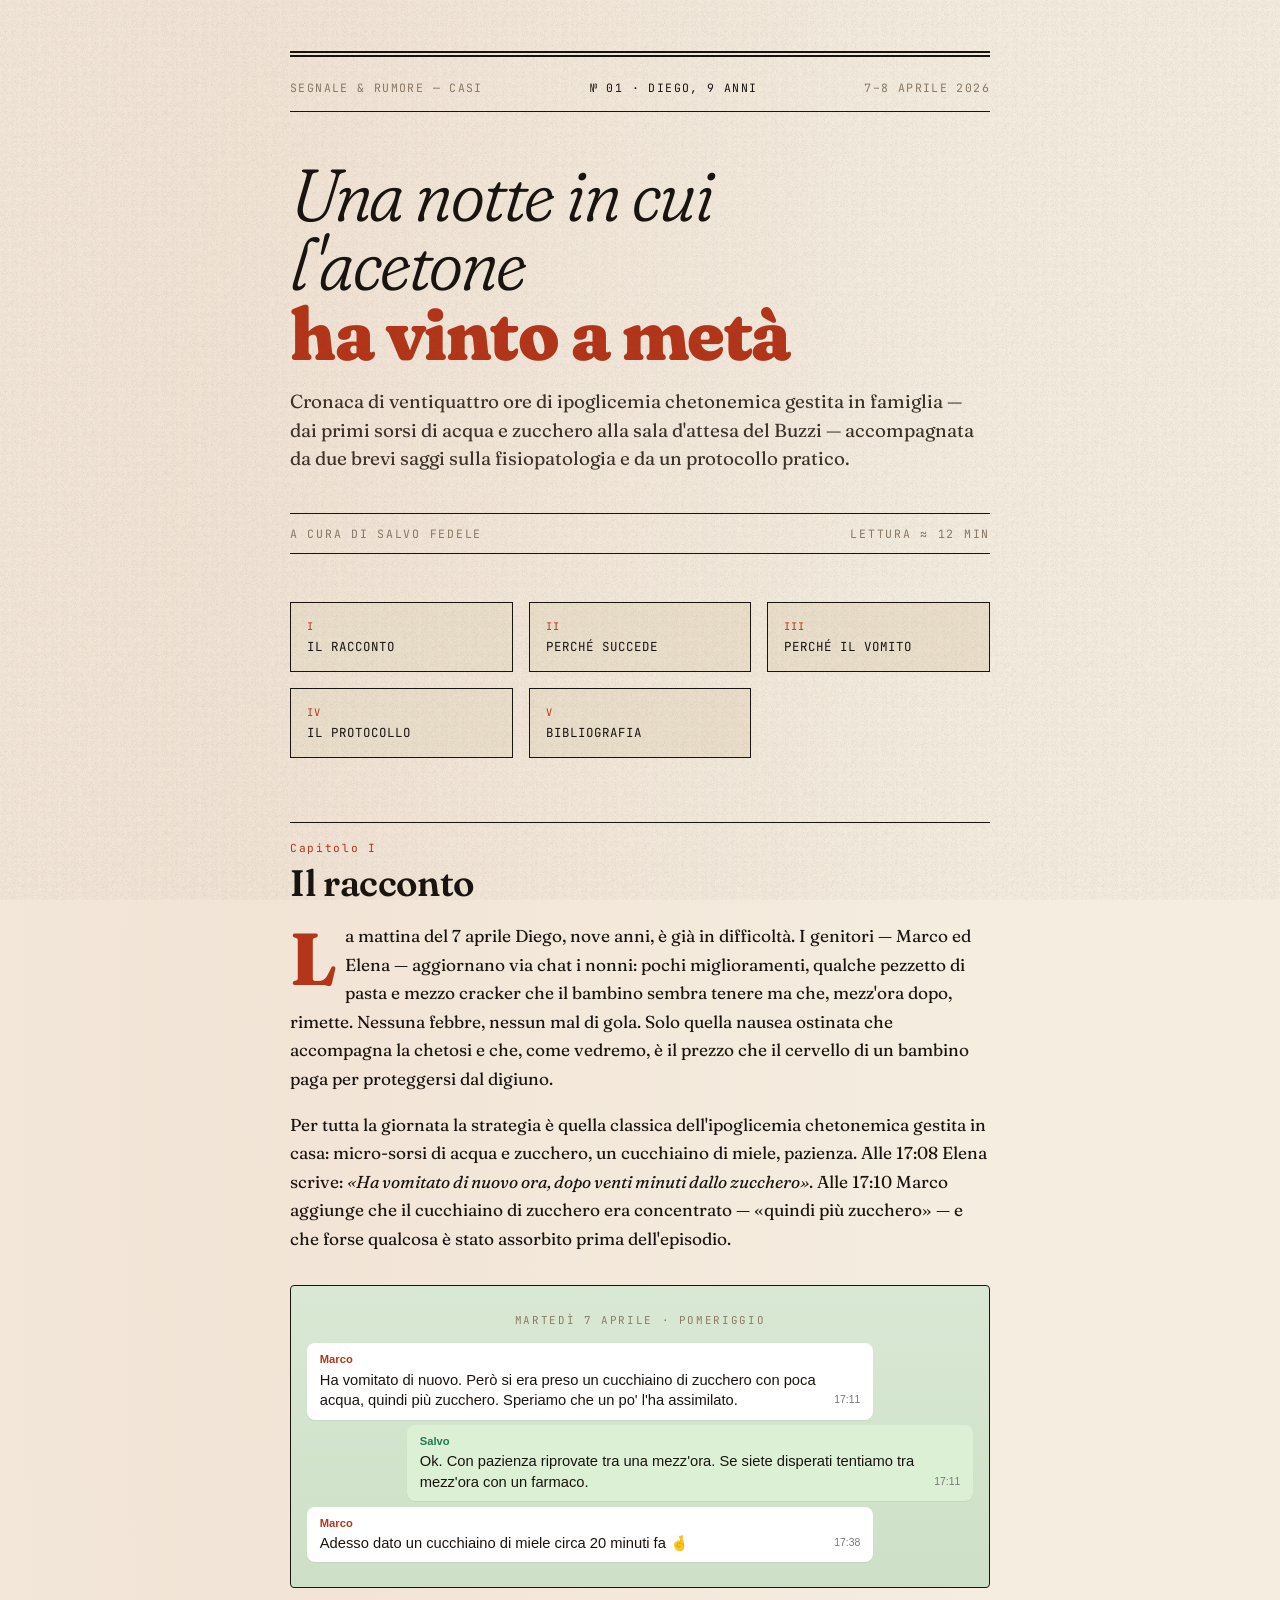
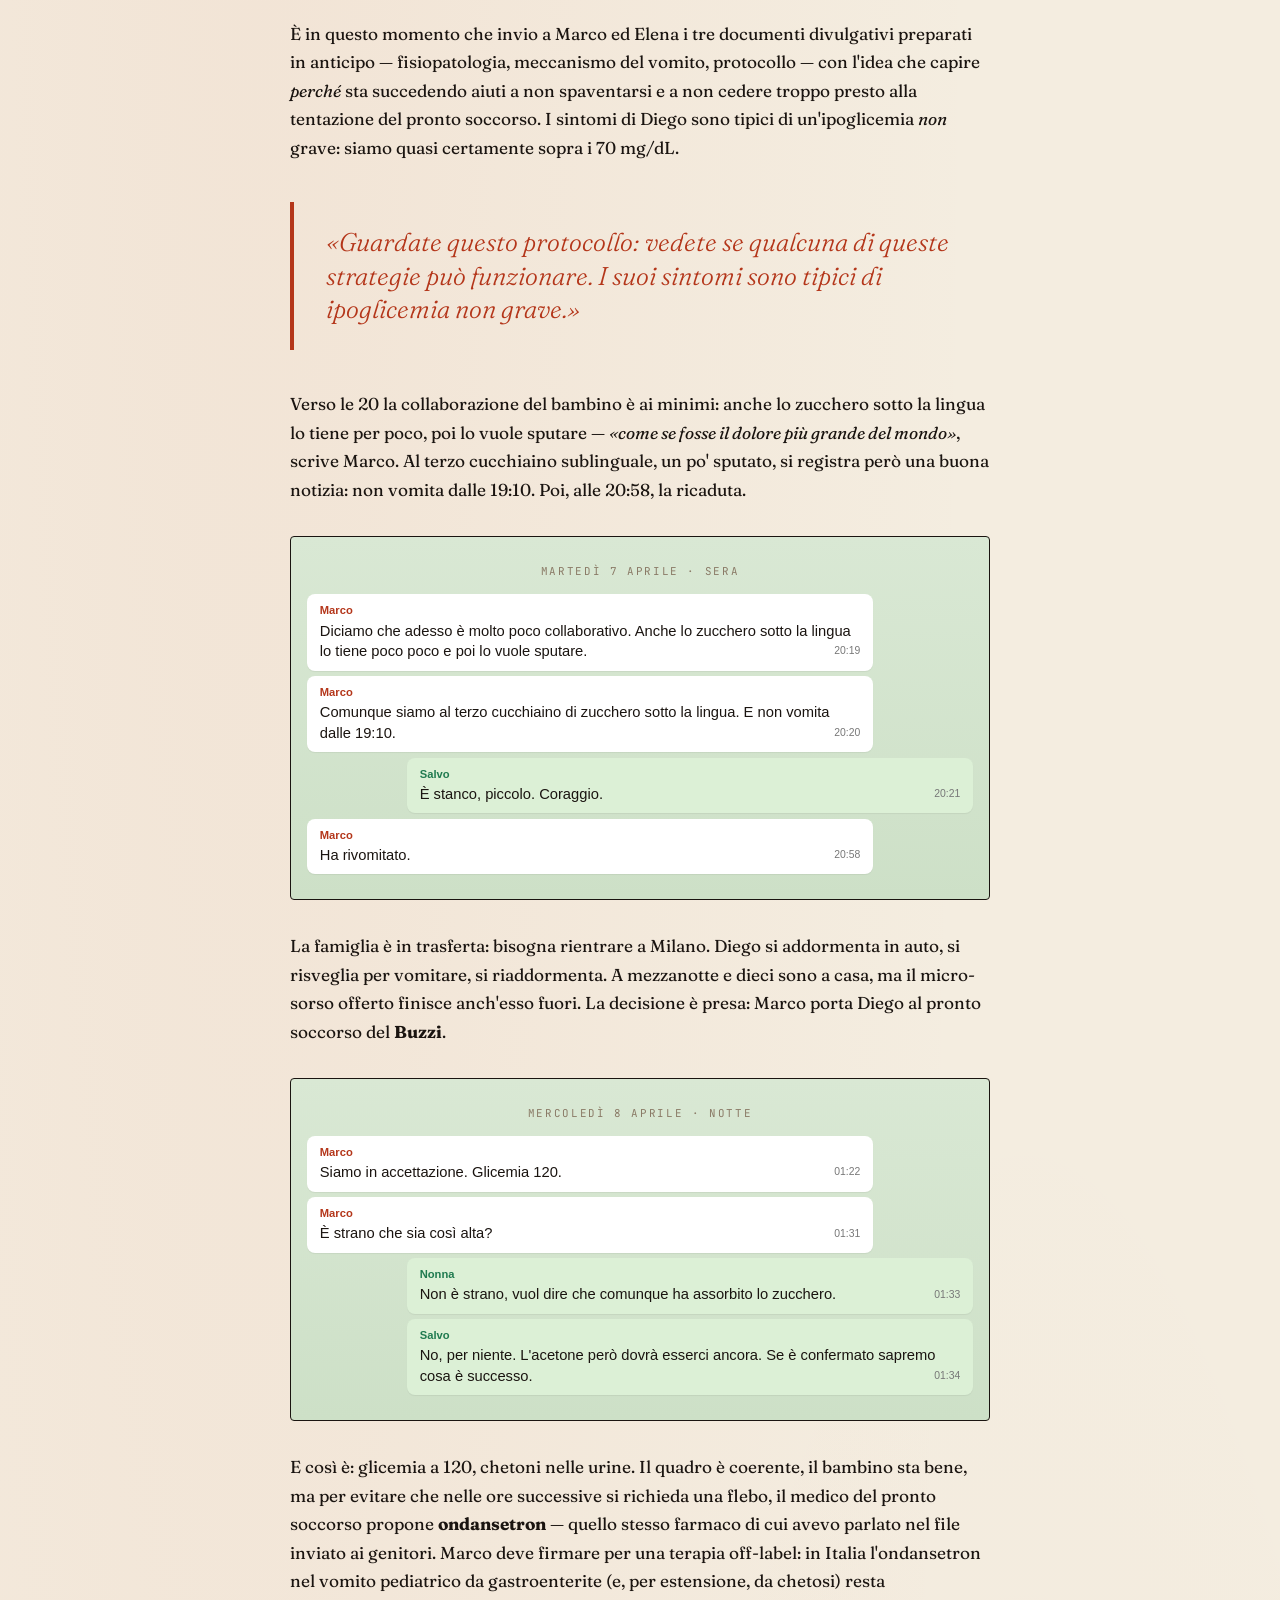
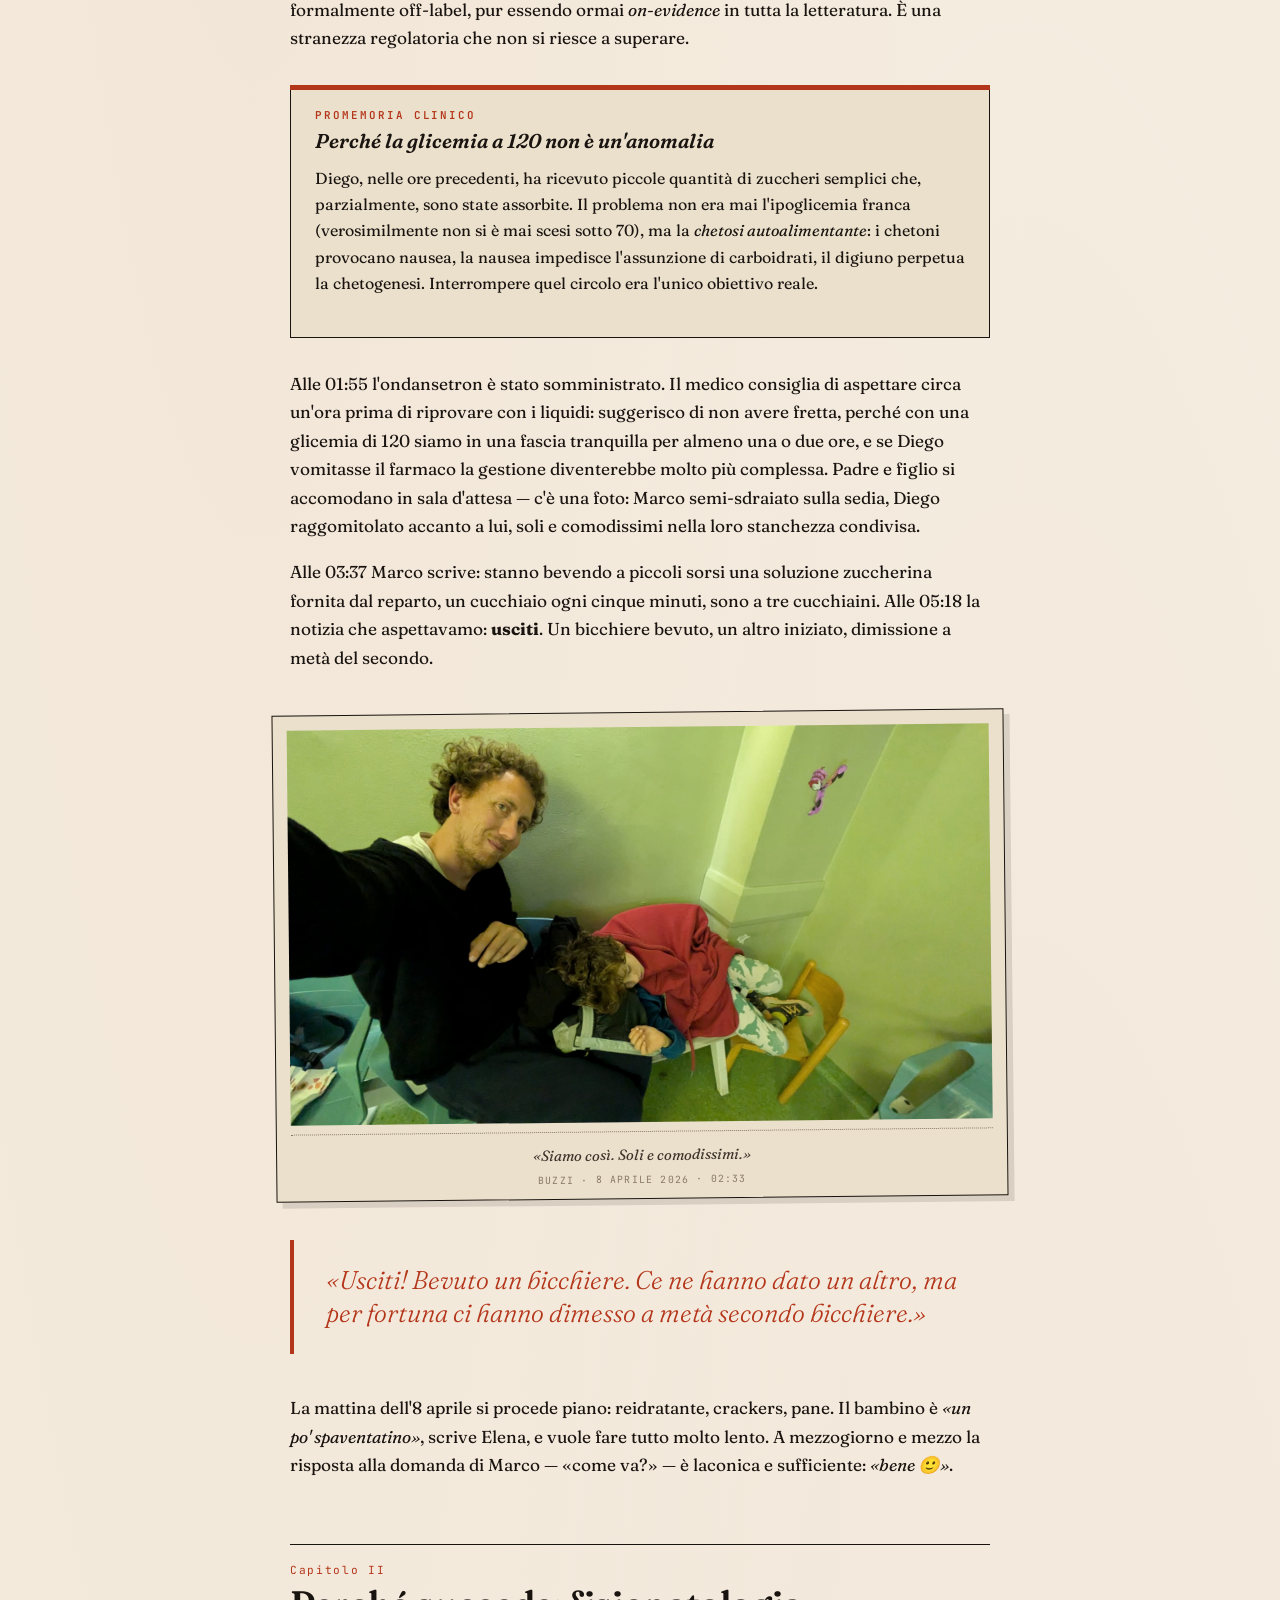
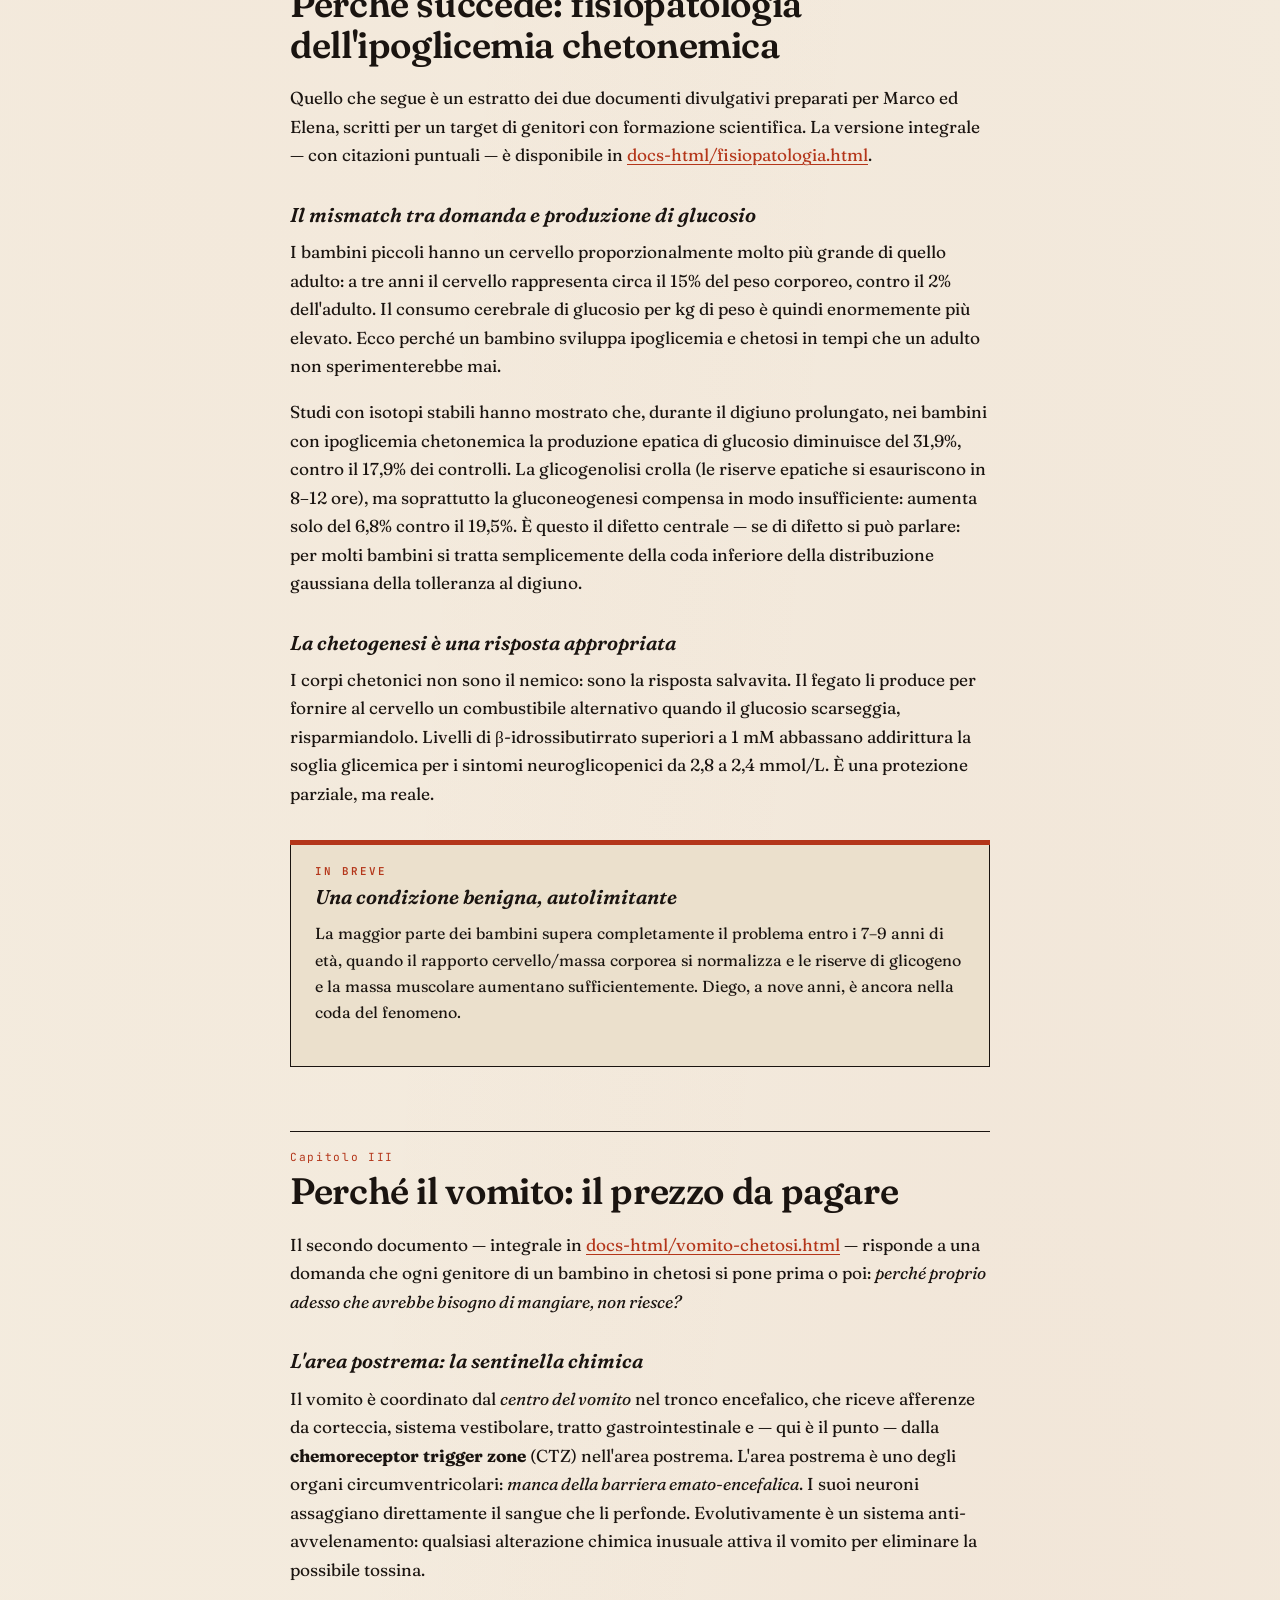
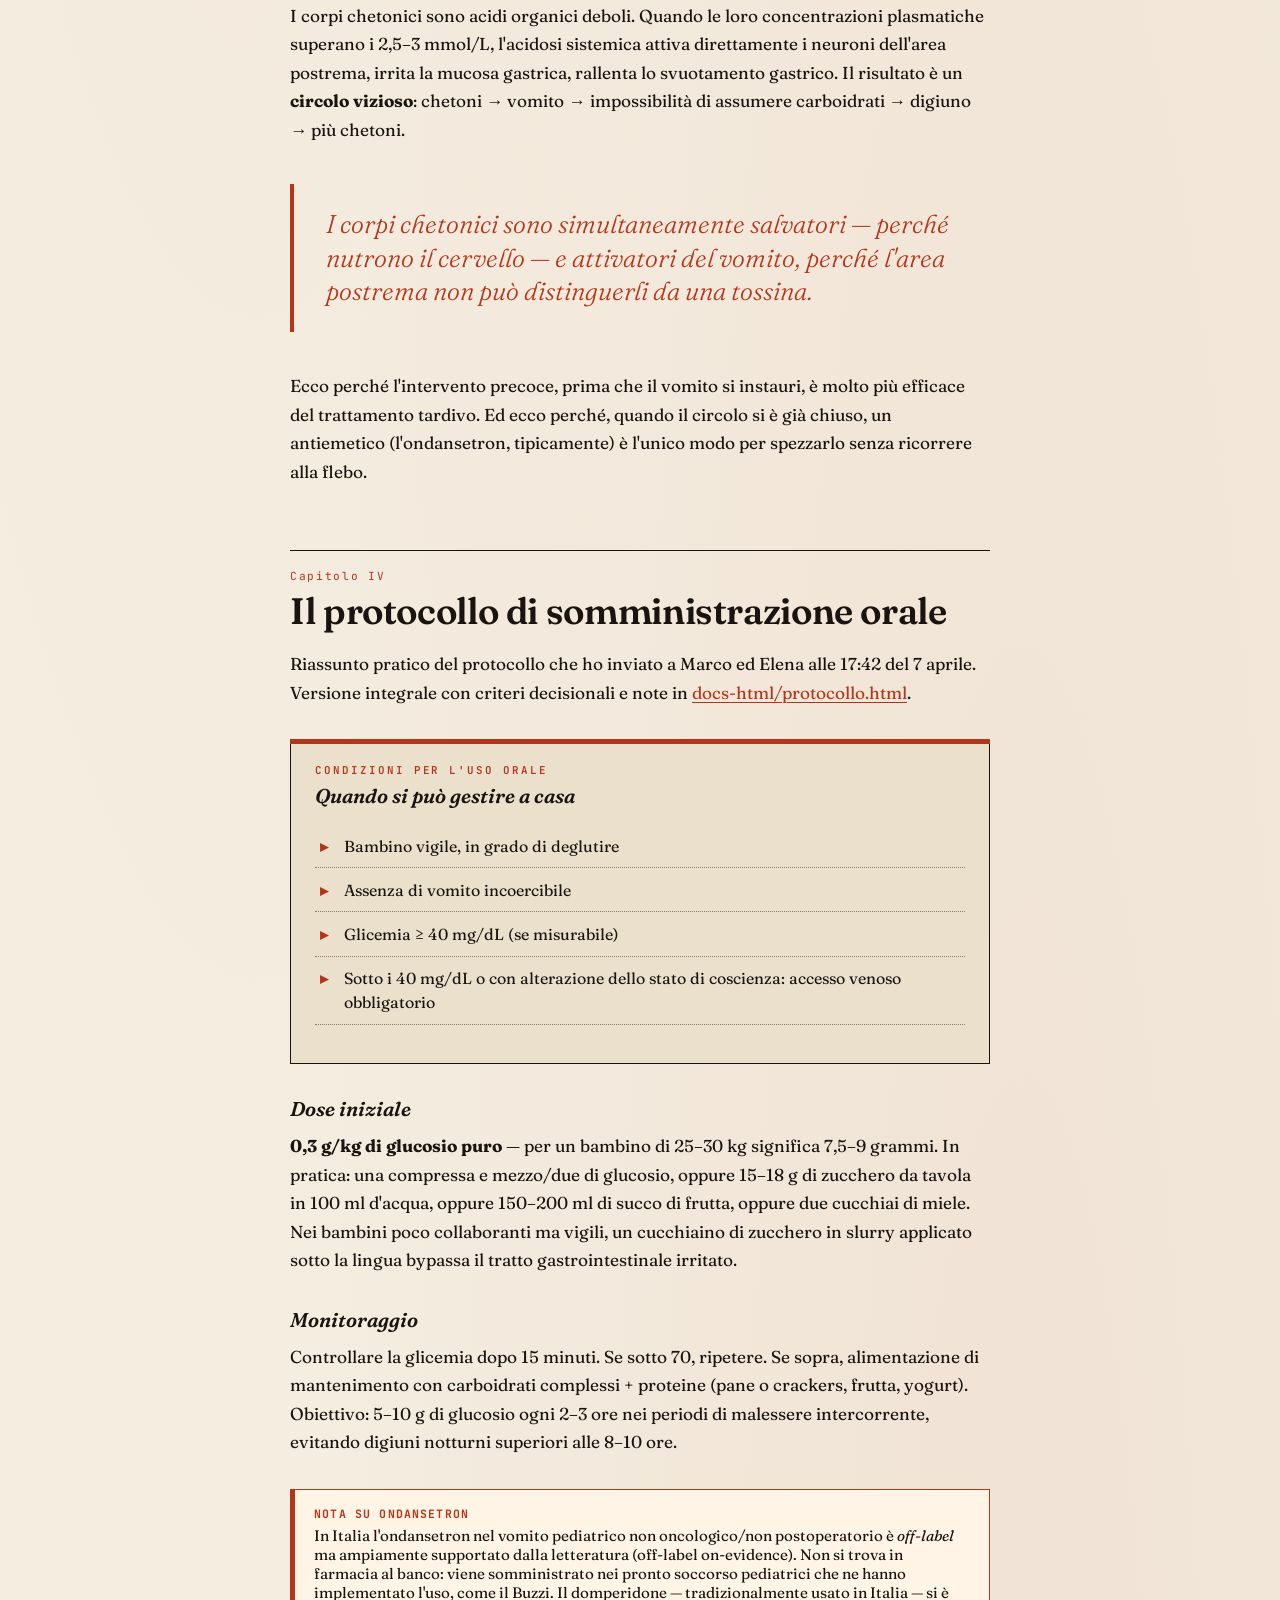
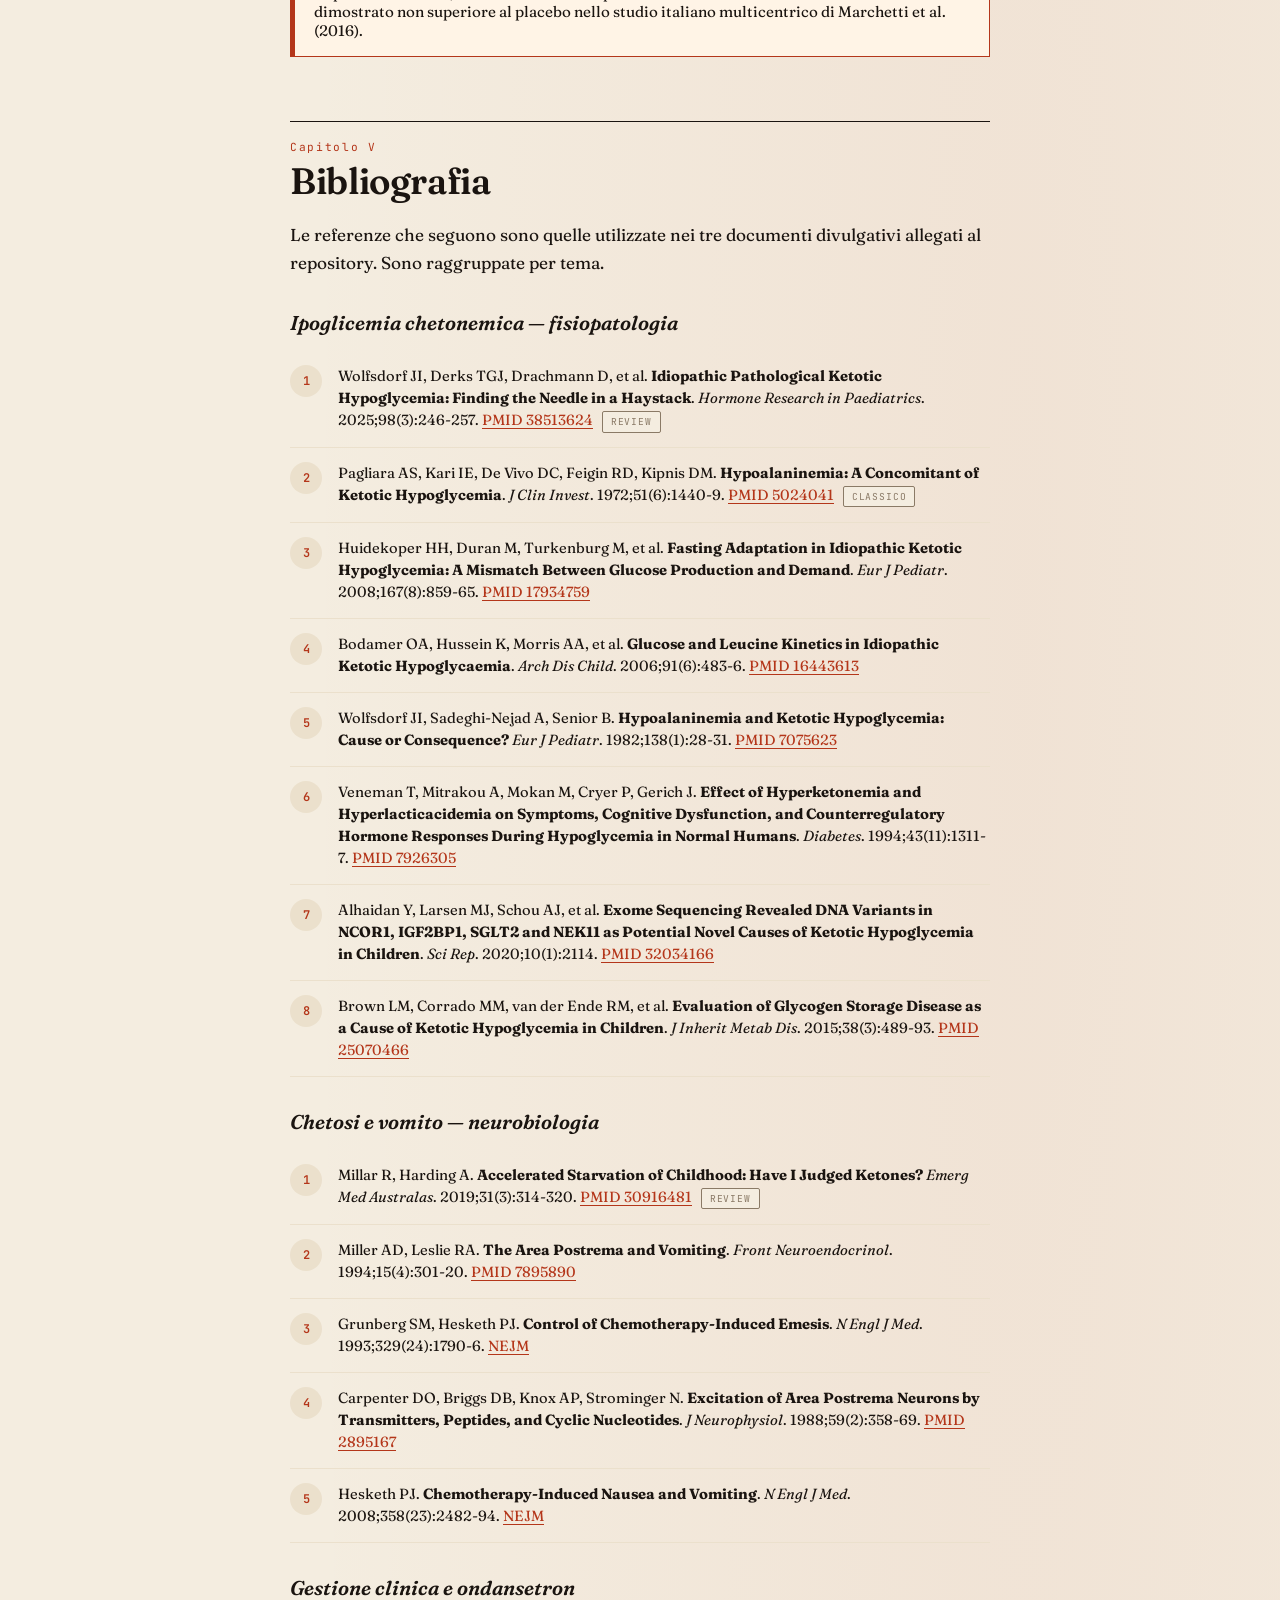
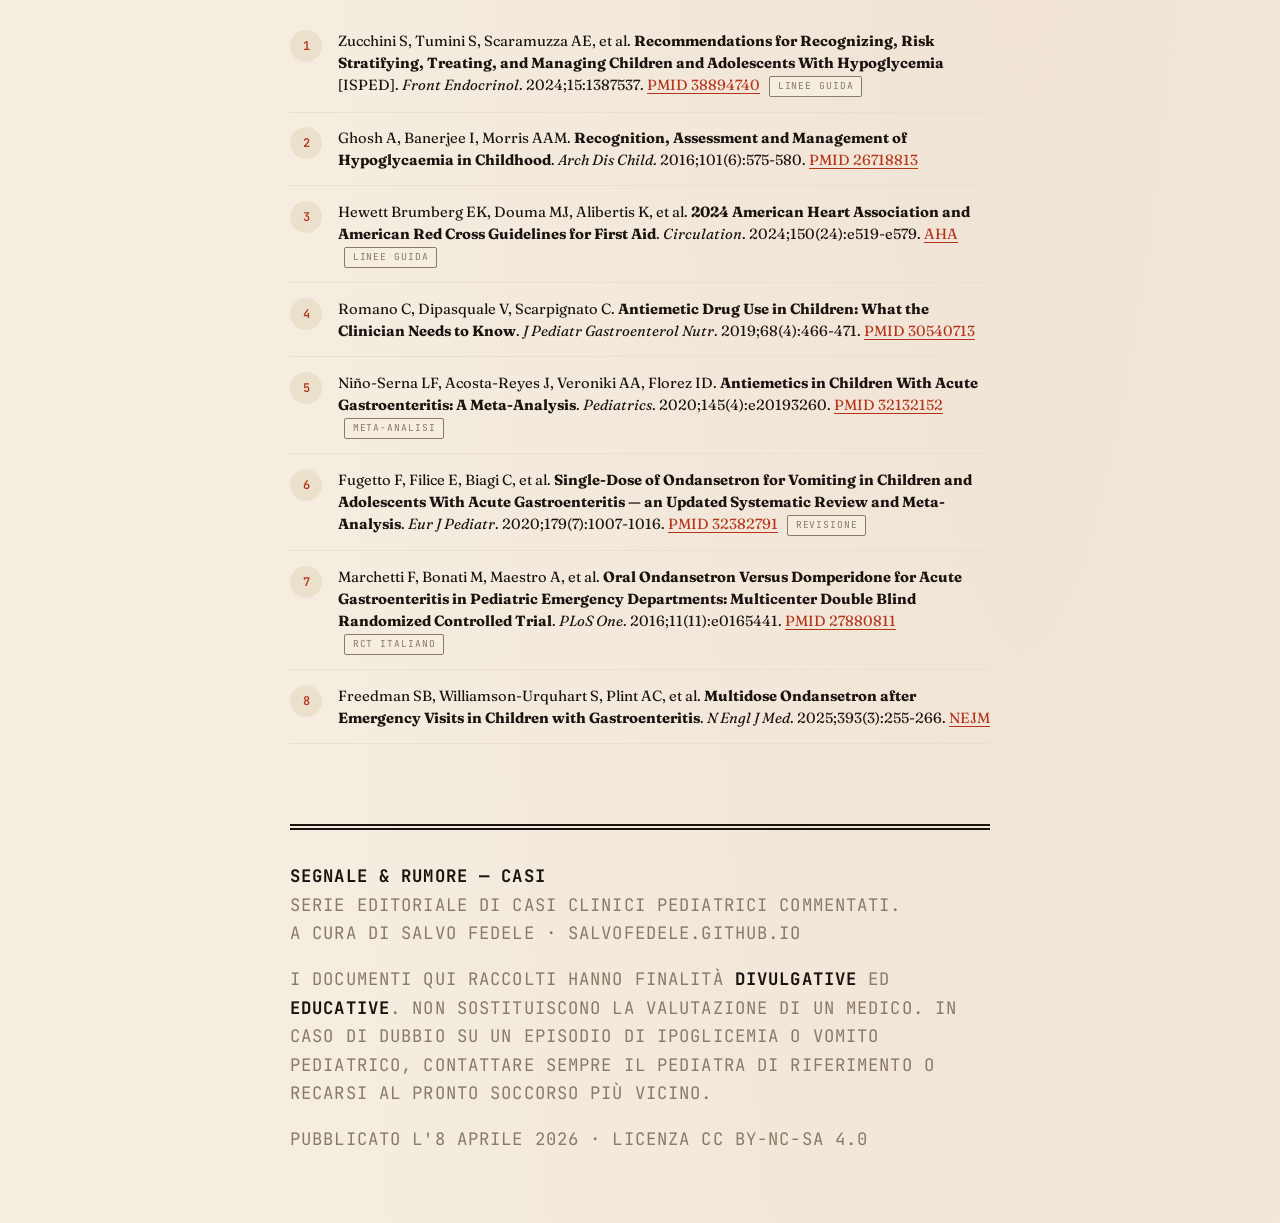
==== commit 4ff15d26: "Conversione HTML dei docs con Pandoc + stylesheet coordinato" ====
--- a/index.html
+++ b/index.html
@@ -208,7 +208,7 @@
 
 <h2 id="fisiopatologia"><span class="num">Capitolo II</span>Perché succede: fisiopatologia dell'ipoglicemia chetonemica</h2>
 
-<p>Quello che segue è un estratto dei due documenti divulgativi preparati per Marco ed Elena, scritti per un target di genitori con formazione scientifica. La versione integrale — con citazioni puntuali — è disponibile in <a href="docs/fisiopatologia.md">docs/fisiopatologia.md</a>.</p>
+<p>Quello che segue è un estratto dei due documenti divulgativi preparati per Marco ed Elena, scritti per un target di genitori con formazione scientifica. La versione integrale — con citazioni puntuali — è disponibile in <a href="docs-html/fisiopatologia.html">docs-html/fisiopatologia.html</a>.</p>
 
 <h3>Il mismatch tra domanda e produzione di glucosio</h3>
 <p>I bambini piccoli hanno un cervello proporzionalmente molto più grande di quello adulto: a tre anni il cervello rappresenta circa il 15% del peso corporeo, contro il 2% dell'adulto. Il consumo cerebrale di glucosio per kg di peso è quindi enormemente più elevato. Ecco perché un bambino sviluppa ipoglicemia e chetosi in tempi che un adulto non sperimenterebbe mai.</p>
@@ -226,7 +226,7 @@
 
 <h2 id="vomito"><span class="num">Capitolo III</span>Perché il vomito: il prezzo da pagare</h2>
 
-<p>Il secondo documento — integrale in <a href="docs/vomito-chetosi.md">docs/vomito-chetosi.md</a> — risponde a una domanda che ogni genitore di un bambino in chetosi si pone prima o poi: <em>perché proprio adesso che avrebbe bisogno di mangiare, non riesce?</em></p>
+<p>Il secondo documento — integrale in <a href="docs-html/vomito-chetosi.html">docs-html/vomito-chetosi.html</a> — risponde a una domanda che ogni genitore di un bambino in chetosi si pone prima o poi: <em>perché proprio adesso che avrebbe bisogno di mangiare, non riesce?</em></p>
 
 <h3>L'area postrema: la sentinella chimica</h3>
 <p>Il vomito è coordinato dal <em>centro del vomito</em> nel tronco encefalico, che riceve afferenze da corteccia, sistema vestibolare, tratto gastrointestinale e — qui è il punto — dalla <strong>chemoreceptor trigger zone</strong> (CTZ) nell'area postrema. L'area postrema è uno degli organi circumventricolari: <em>manca della barriera emato-encefalica</em>. I suoi neuroni assaggiano direttamente il sangue che li perfonde. Evolutivamente è un sistema anti-avvelenamento: qualsiasi alterazione chimica inusuale attiva il vomito per eliminare la possibile tossina.</p>
@@ -239,7 +239,7 @@
 
 <h2 id="protocollo"><span class="num">Capitolo IV</span>Il protocollo di somministrazione orale</h2>
 
-<p>Riassunto pratico del protocollo che ho inviato a Marco ed Elena alle 17:42 del 7 aprile. Versione integrale con criteri decisionali e note in <a href="docs/protocollo.md">docs/protocollo.md</a>.</p>
+<p>Riassunto pratico del protocollo che ho inviato a Marco ed Elena alle 17:42 del 7 aprile. Versione integrale con criteri decisionali e note in <a href="docs-html/protocollo.html">docs-html/protocollo.html</a>.</p>
 
 <div class="card">
   <span class="kicker">Condizioni per l'uso orale</span>
